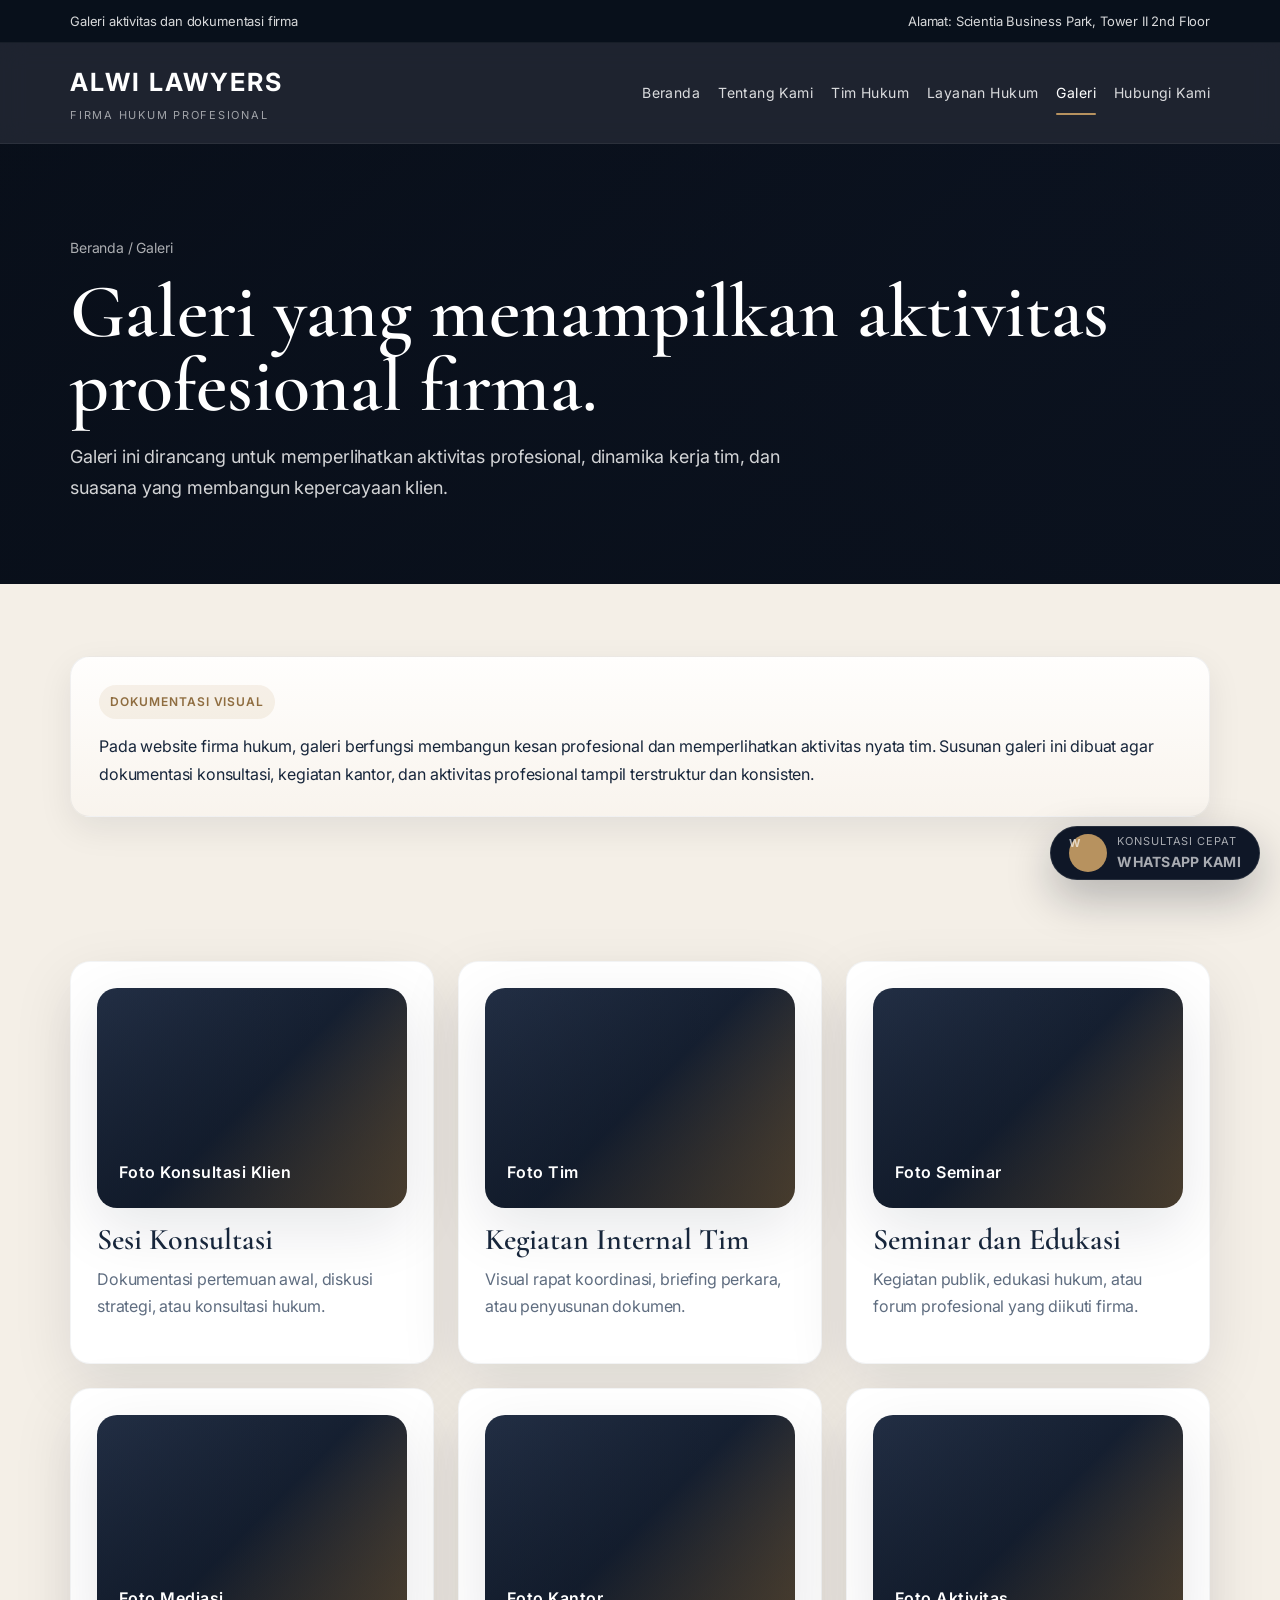
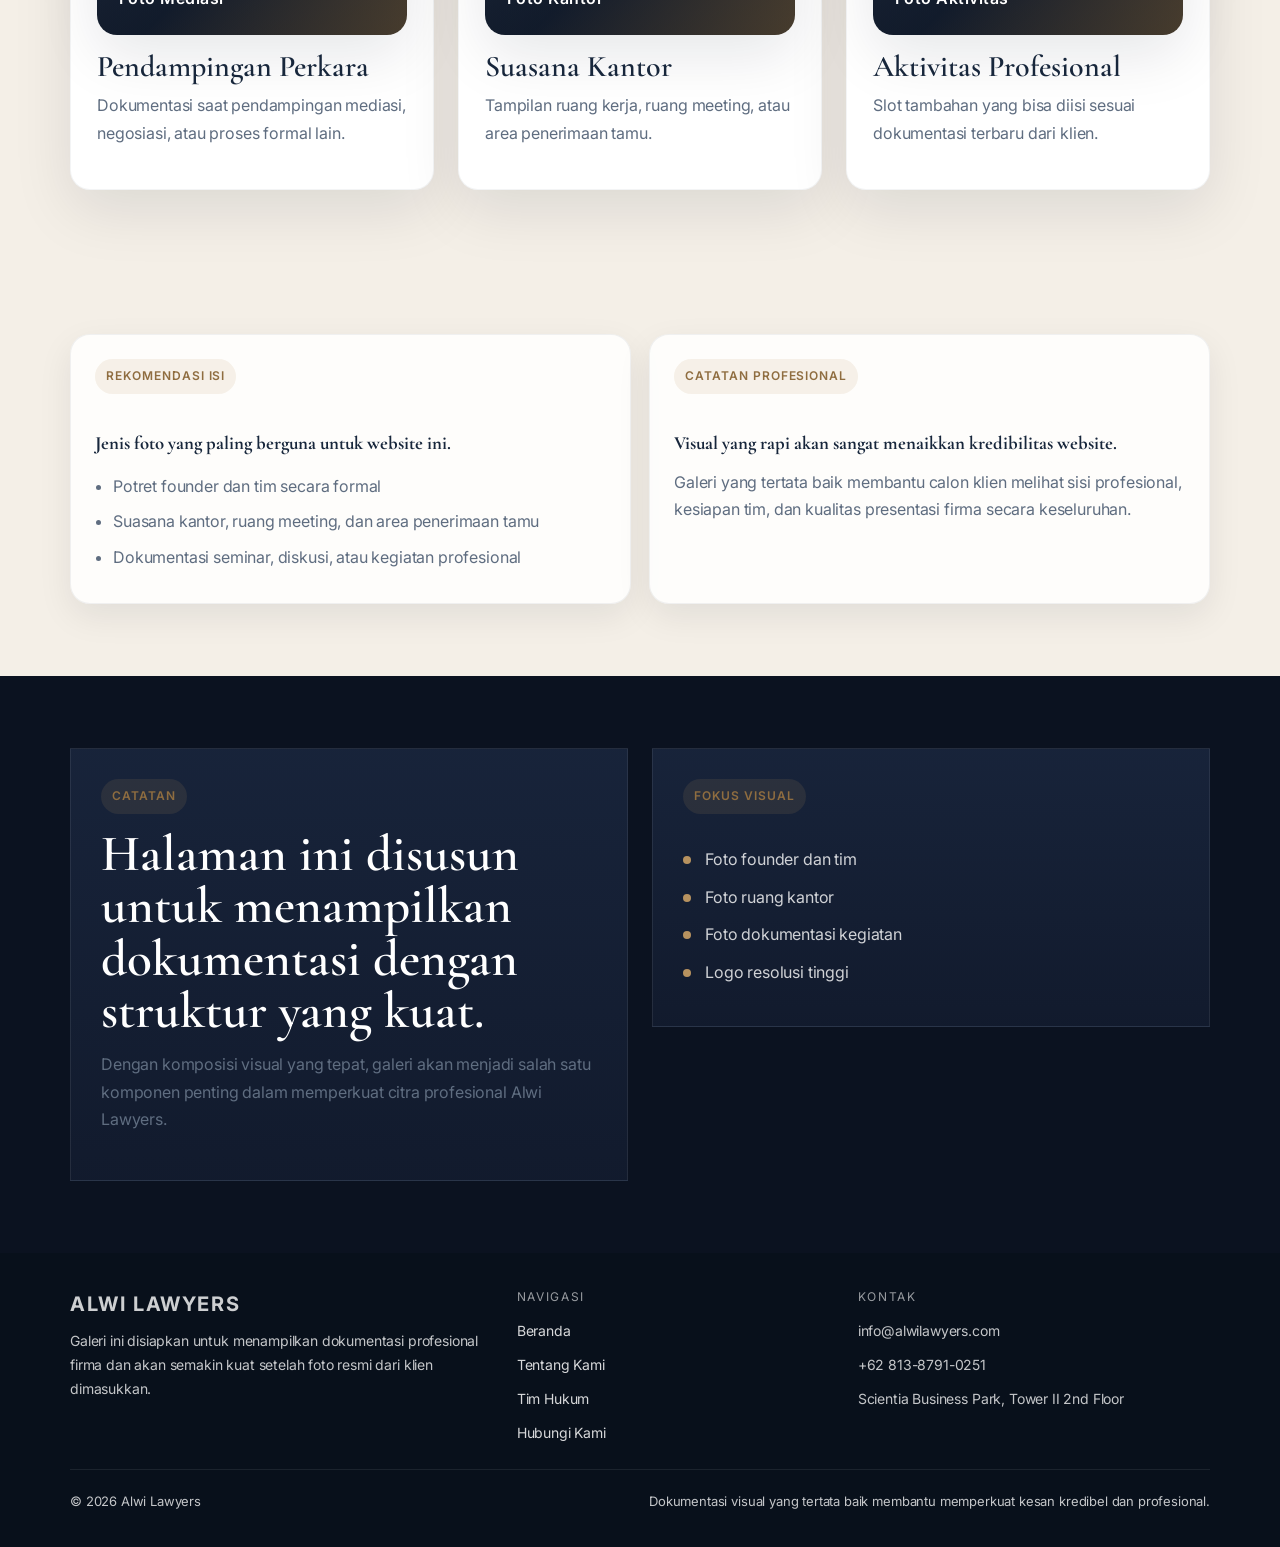
==== galeri.html @ ed028851 "Strengthen public-facing polish across all main pages Remove draft-like language, improve trust-buil" ====
<!DOCTYPE html>
<html lang="id">
  <head>
    <meta charset="UTF-8" />
    <meta name="viewport" content="width=device-width, initial-scale=1.0" />
    <title>Galeri | Alwi Lawyers</title>
    <meta
      name="description"
      content="Galeri dokumentasi kegiatan Alwi Lawyers yang siap diganti dengan aset asli dari klien."
    />
    <link rel="stylesheet" href="assets/styles.css" />
  </head>
  <body>
    <div class="topbar">
      <div class="container topbar-inner">
        <span>Galeri aktivitas dan dokumentasi firma</span>
        <span>Alamat: Scientia Business Park, Tower II 2nd Floor</span>
      </div>
    </div>

    <header class="site-header">
      <div class="container nav-wrap">
        <a class="brand" href="index.html">
          <strong>ALWI LAWYERS</strong>
          <span>Firma Hukum Profesional</span>
        </a>
        <button class="nav-toggle" type="button" aria-expanded="false" data-nav-toggle>
          Menu
        </button>
        <nav class="main-nav" data-main-nav>
          <a href="index.html">Beranda</a>
          <a href="tentang-kami.html">Tentang Kami</a>
          <a href="tim-hukum.html">Tim Hukum</a>
          <a href="layanan-hukum.html">Layanan Hukum</a>
          <a class="active" href="galeri.html">Galeri</a>
          <a href="hubungi-kami.html">Hubungi Kami</a>
        </nav>
      </div>
    </header>

    <main>
      <section class="page-hero">
        <div class="container">
          <div class="breadcrumb">Beranda / Galeri</div>
          <h1>Galeri yang menampilkan aktivitas profesional firma.</h1>
          <p>
            Galeri ini dirancang untuk memperlihatkan aktivitas profesional,
            dinamika kerja tim, dan suasana yang membangun kepercayaan klien.
          </p>
        </div>
      </section>

      <section class="page-section">
        <div class="container">
          <div class="section-intro-card">
            <span class="tag">Dokumentasi Visual</span>
            <p>
              Pada website firma hukum, galeri berfungsi membangun kesan profesional
              dan memperlihatkan aktivitas nyata tim. Susunan galeri ini dibuat agar
              dokumentasi konsultasi, kegiatan kantor, dan aktivitas profesional
              tampil terstruktur dan konsisten.
            </p>
          </div>
        </div>
      </section>

      <section class="page-section">
        <div class="container">
          <div class="gallery-grid">
            <article class="gallery-card">
              <div class="photo-placeholder">Foto Konsultasi Klien</div>
              <h3>Sesi Konsultasi</h3>
              <p>Dokumentasi pertemuan awal, diskusi strategi, atau konsultasi hukum.</p>
            </article>
            <article class="gallery-card">
              <div class="photo-placeholder">Foto Tim</div>
              <h3>Kegiatan Internal Tim</h3>
              <p>Visual rapat koordinasi, briefing perkara, atau penyusunan dokumen.</p>
            </article>
            <article class="gallery-card">
              <div class="photo-placeholder">Foto Seminar</div>
              <h3>Seminar dan Edukasi</h3>
              <p>Kegiatan publik, edukasi hukum, atau forum profesional yang diikuti firma.</p>
            </article>
            <article class="gallery-card">
              <div class="photo-placeholder">Foto Mediasi</div>
              <h3>Pendampingan Perkara</h3>
              <p>Dokumentasi saat pendampingan mediasi, negosiasi, atau proses formal lain.</p>
            </article>
            <article class="gallery-card">
              <div class="photo-placeholder">Foto Kantor</div>
              <h3>Suasana Kantor</h3>
              <p>Tampilan ruang kerja, ruang meeting, atau area penerimaan tamu.</p>
            </article>
            <article class="gallery-card">
              <div class="photo-placeholder">Foto Aktivitas</div>
              <h3>Aktivitas Profesional</h3>
              <p>Slot tambahan yang bisa diisi sesuai dokumentasi terbaru dari klien.</p>
            </article>
          </div>
        </div>
      </section>

      <section class="page-section">
        <div class="container mini-grid">
          <article class="info-panel">
            <span class="tag">Rekomendasi Isi</span>
            <h3>Jenis foto yang paling berguna untuk website ini.</h3>
            <ul>
              <li>Potret founder dan tim secara formal</li>
              <li>Suasana kantor, ruang meeting, dan area penerimaan tamu</li>
              <li>Dokumentasi seminar, diskusi, atau kegiatan profesional</li>
            </ul>
          </article>
          <article class="info-panel">
            <span class="tag">Catatan Profesional</span>
            <h3>Visual yang rapi akan sangat menaikkan kredibilitas website.</h3>
            <p>
              Galeri yang tertata baik membantu calon klien melihat sisi profesional,
              kesiapan tim, dan kualitas presentasi firma secara keseluruhan.
            </p>
          </article>
        </div>
      </section>

      <section class="surface-dark">
        <div class="container split-grid">
          <div class="content-card">
            <span class="tag">Catatan</span>
            <h2>Halaman ini disusun untuk menampilkan dokumentasi dengan struktur yang kuat.</h2>
            <p>
              Dengan komposisi visual yang tepat, galeri akan menjadi salah satu
              komponen penting dalam memperkuat citra profesional Alwi Lawyers.
            </p>
          </div>
          <div class="content-card">
            <span class="tag">Fokus Visual</span>
            <ul class="check-list">
              <li>Foto founder dan tim</li>
              <li>Foto ruang kantor</li>
              <li>Foto dokumentasi kegiatan</li>
              <li>Logo resolusi tinggi</li>
            </ul>
          </div>
        </div>
      </section>
    </main>

    <footer class="site-footer">
      <div class="container">
        <div class="footer-grid">
          <div class="footer-brand">
            <strong>ALWI LAWYERS</strong>
            <p>
              Galeri ini disiapkan untuk menampilkan dokumentasi profesional firma
              dan akan semakin kuat setelah foto resmi dari klien dimasukkan.
            </p>
          </div>
          <div>
            <span class="footer-title">Navigasi</span>
            <div class="footer-links">
              <a href="index.html">Beranda</a>
              <a href="tentang-kami.html">Tentang Kami</a>
              <a href="tim-hukum.html">Tim Hukum</a>
              <a href="hubungi-kami.html">Hubungi Kami</a>
            </div>
          </div>
          <div>
            <span class="footer-title">Kontak</span>
            <ul class="footer-contact-list">
              <li>info@alwilawyers.com</li>
              <li>+62 813-8791-0251</li>
              <li>Scientia Business Park, Tower II 2nd Floor</li>
            </ul>
          </div>
        </div>
        <div class="footer-bottom">
          <div>&copy; <span data-year></span> Alwi Lawyers</div>
          <div>Dokumentasi visual yang tertata baik membantu memperkuat kesan kredibel dan profesional.</div>
        </div>
      </div>
    </footer>

    <script src="assets/app.js"></script>
  </body>
</html>
---- assets/styles.css ----
@import url("https://fonts.googleapis.com/css2?family=Inter:wght@400;500;600;700&family=Cormorant+Garamond:wght@500;600;700&display=swap");

:root {
  --bg: #0b1220;
  --bg-soft: #121b2d;
  --bg-soft-2: #18243a;
  --surface: #f4efe7;
  --surface-2: #ffffff;
  --surface-3: #f8f4ee;
  --text: #17263b;
  --text-muted: #5f6d80;
  --line: #ddd3c6;
  --accent: #b7925f;
  --accent-dark: #8f6d40;
  --white: #ffffff;
  --success: #0f766e;
  --shadow: 0 20px 60px rgba(13, 24, 42, 0.1);
  --shadow-soft: 0 12px 34px rgba(13, 24, 42, 0.08);
  --radius: 20px;
  --radius-sm: 14px;
  --container: 1140px;
}

* {
  box-sizing: border-box;
}

html {
  scroll-behavior: smooth;
}

body {
  margin: 0;
  font-family: "Inter", "Segoe UI", Arial, sans-serif;
  color: var(--text);
  background: var(--surface);
  line-height: 1.72;
  letter-spacing: -0.01em;
}

a {
  color: inherit;
  text-decoration: none;
}

img {
  max-width: 100%;
  display: block;
}

button,
a.button {
  font: inherit;
}

.site-header,
.hero,
.page-hero,
.site-footer {
  position: relative;
}

h1,
h2,
h3,
h4 {
  font-family: "Cormorant Garamond", Georgia, serif;
  letter-spacing: 0;
}

p {
  margin-top: 0;
}

.container {
  width: min(100% - 32px, var(--container));
  margin: 0 auto;
}

.topbar {
  background: #08101b;
  color: rgba(255, 255, 255, 0.84);
  font-size: 13px;
  border-bottom: 1px solid rgba(255, 255, 255, 0.06);
}

.topbar-inner {
  display: flex;
  justify-content: space-between;
  gap: 16px;
  padding: 10px 0;
  flex-wrap: wrap;
}

.site-header {
  position: sticky;
  top: 0;
  z-index: 30;
  background: rgba(11, 18, 32, 0.92);
  backdrop-filter: blur(12px);
  border-bottom: 1px solid rgba(255, 255, 255, 0.06);
}

.nav-wrap {
  display: flex;
  align-items: center;
  justify-content: space-between;
  gap: 20px;
  padding: 18px 0;
}

.brand {
  color: var(--white);
  display: flex;
  flex-direction: column;
  gap: 2px;
}

.brand strong {
  font-size: 25px;
  letter-spacing: 0.08em;
}

.brand span {
  font-size: 11px;
  text-transform: uppercase;
  letter-spacing: 0.16em;
  color: rgba(255, 255, 255, 0.58);
}

.nav-toggle {
  display: none;
  background: transparent;
  color: var(--white);
  border: 1px solid rgba(255, 255, 255, 0.2);
  border-radius: 10px;
  padding: 10px 12px;
  cursor: pointer;
}

.main-nav {
  display: flex;
  align-items: center;
  gap: 18px;
}

.main-nav a {
  color: rgba(255, 255, 255, 0.84);
  font-size: 14px;
  letter-spacing: 0.03em;
}

.main-nav a.active,
.main-nav a:hover {
  color: var(--white);
}

.main-nav a.active {
  position: relative;
}

.main-nav a.active::after {
  content: "";
  position: absolute;
  left: 0;
  right: 0;
  bottom: -10px;
  height: 2px;
  border-radius: 999px;
  background: var(--accent);
}

.button {
  display: inline-flex;
  align-items: center;
  justify-content: center;
  gap: 10px;
  min-height: 50px;
  border-radius: 999px;
  padding: 0 24px;
  transition: 0.22s ease;
  font-weight: 600;
}

.button-primary {
  background: var(--accent);
  color: var(--white);
  box-shadow: 0 14px 30px rgba(183, 146, 95, 0.24);
}

.button-primary:hover {
  background: var(--accent-dark);
  transform: translateY(-1px);
}

.button-secondary {
  background: transparent;
  color: var(--white);
  border: 1px solid rgba(255, 255, 255, 0.2);
}

.button-secondary.dark {
  color: var(--text);
  border-color: rgba(16, 32, 51, 0.16);
}

.button-secondary:hover {
  border-color: var(--accent);
  transform: translateY(-1px);
}

.hero {
  background:
    linear-gradient(rgba(8, 14, 24, 0.68), rgba(8, 14, 24, 0.84)),
    radial-gradient(circle at top right, rgba(183, 146, 95, 0.26), transparent 26%),
    linear-gradient(135deg, #09111d 0%, #16233b 54%, #0f1727 100%);
  color: var(--white);
  padding: 104px 0 80px;
  overflow: hidden;
}

.hero-grid,
.split-grid,
.contact-grid,
.gallery-grid,
.team-grid,
.service-grid,
.stats-grid,
.value-grid,
.steps-grid {
  display: grid;
  gap: 24px;
}

.hero-grid {
  grid-template-columns: minmax(0, 1.25fr) minmax(340px, 0.8fr);
  align-items: start;
}

.eyebrow {
  display: inline-block;
  margin-bottom: 16px;
  padding: 8px 14px;
  border-radius: 999px;
  background: rgba(255, 255, 255, 0.08);
  color: #f3dfbf;
  font-size: 12px;
  text-transform: uppercase;
  letter-spacing: 0.14em;
}

.hero h1,
.page-hero h1 {
  margin: 0 0 18px;
  line-height: 0.97;
  font-size: clamp(46px, 6vw, 76px);
  font-weight: 600;
}

.hero p,
.page-hero p {
  color: rgba(255, 255, 255, 0.82);
  font-size: 18px;
  max-width: 720px;
}

.hero-actions {
  display: flex;
  flex-wrap: wrap;
  gap: 14px;
  margin-top: 28px;
}

.hero-intro {
  max-width: 720px;
}

.hero-kpis {
  display: grid;
  grid-template-columns: repeat(3, minmax(0, 1fr));
  gap: 14px;
  margin-top: 36px;
}

.hero-kpi {
  padding: 18px 18px 16px;
  border-radius: var(--radius-sm);
  background: rgba(255, 255, 255, 0.06);
  border: 1px solid rgba(255, 255, 255, 0.08);
}

.hero-kpi strong {
  display: block;
  margin-bottom: 6px;
  font-size: 24px;
  color: #f3dfbf;
}

.hero-kpi span {
  color: rgba(255, 255, 255, 0.74);
  font-size: 14px;
}

.card {
  background: var(--surface-2);
  border-radius: var(--radius);
  box-shadow: var(--shadow);
}

.hero-card {
  padding: 30px;
  background: linear-gradient(180deg, rgba(255, 255, 255, 0.1), rgba(255, 255, 255, 0.05));
  border: 1px solid rgba(255, 255, 255, 0.12);
  backdrop-filter: blur(14px);
  box-shadow: 0 24px 80px rgba(0, 0, 0, 0.24);
}

.hero-card + .hero-card {
  margin-top: 18px;
}

.hero-card h3 {
  font-size: 34px;
  margin-bottom: 10px;
}

.hero-card p {
  margin-bottom: 0;
  color: rgba(255, 255, 255, 0.8);
  font-size: 15px;
}

.hero-card-label {
  display: inline-block;
  margin-bottom: 14px;
  font-size: 12px;
  letter-spacing: 0.12em;
  text-transform: uppercase;
  color: #f3dfbf;
}

.hero-panel {
  display: grid;
  gap: 18px;
}

.contact-quick {
  display: grid;
  gap: 14px;
  margin-top: 20px;
}

.contact-quick div {
  padding-bottom: 14px;
  border-bottom: 1px solid rgba(255, 255, 255, 0.12);
}

.contact-quick div:last-child {
  padding-bottom: 0;
  border-bottom: 0;
}

.contact-quick span {
  display: block;
  margin-bottom: 4px;
  color: rgba(255, 255, 255, 0.58);
  font-size: 12px;
  letter-spacing: 0.08em;
  text-transform: uppercase;
}

.contact-quick strong,
.contact-quick a {
  color: var(--white);
  font-size: 16px;
}

.hero-card h3,
.section-title h2,
.content-card h2,
.content-card h3,
.service-card h3,
.team-card h3,
.gallery-card h3,
.faq-item h3,
.contact-card h3,
.stat-card h3 {
  margin-top: 0;
}

.hero-list,
.check-list,
.contact-list,
.detail-list {
  padding: 0;
  margin: 18px 0 0;
  list-style: none;
}

.hero-list li,
.check-list li,
.detail-list li {
  padding-left: 22px;
  position: relative;
  margin-bottom: 10px;
}

.hero-list li::before,
.check-list li::before,
.detail-list li::before {
  content: "";
  position: absolute;
  left: 0;
  top: 10px;
  width: 8px;
  height: 8px;
  border-radius: 50%;
  background: var(--accent);
}

section,
.page-section {
  padding: 72px 0;
}

.section-title {
  max-width: 720px;
  margin-bottom: 36px;
}

.section-title p {
  color: var(--text-muted);
}

.section-title h2,
.content-card h2 {
  margin-bottom: 14px;
  font-size: clamp(34px, 4vw, 52px);
  line-height: 1.02;
  font-weight: 600;
}

.split-grid {
  grid-template-columns: 1fr 1fr;
  align-items: start;
}

.content-card {
  padding: 30px;
  background: rgba(255, 255, 255, 0.78);
  border: 1px solid rgba(23, 38, 59, 0.06);
  box-shadow: var(--shadow-soft);
}

.surface-dark {
  background: var(--bg);
  color: var(--white);
}

.surface-dark .section-title p,
.surface-dark p,
.surface-dark li {
  color: rgba(255, 255, 255, 0.8);
}

.surface-dark .content-card,
.surface-dark .service-card,
.surface-dark .stat-card,
.surface-dark .gallery-card,
.surface-dark .team-card,
.surface-dark .faq-item,
.surface-dark .contact-card {
  background: linear-gradient(180deg, rgba(24, 36, 58, 0.98), rgba(18, 27, 45, 0.98));
  box-shadow: none;
  border: 1px solid rgba(255, 255, 255, 0.08);
}

.service-grid {
  grid-template-columns: repeat(3, minmax(0, 1fr));
}

.service-card,
.team-card,
.gallery-card,
.faq-item,
.contact-card,
.stat-card {
  padding: 26px;
  border-radius: var(--radius);
  background: var(--surface-2);
  box-shadow: var(--shadow);
  border: 1px solid rgba(23, 38, 59, 0.05);
}

.service-card p,
.team-card p,
.gallery-card p,
.faq-item p,
.contact-card p,
.content-card p,
.stat-card p {
  color: var(--text-muted);
}

.tag {
  display: inline-block;
  margin-bottom: 14px;
  padding: 7px 11px;
  border-radius: 999px;
  background: rgba(184, 146, 89, 0.12);
  color: var(--accent-dark);
  font-size: 12px;
  font-weight: 600;
  text-transform: uppercase;
  letter-spacing: 0.08em;
}

.stats-grid {
  grid-template-columns: repeat(4, minmax(0, 1fr));
}

.stat-card strong {
  display: block;
  font-size: 42px;
  line-height: 1;
  margin-bottom: 12px;
  color: var(--accent);
}

.stat-card h3,
.service-card h3,
.team-card h3,
.gallery-card h3,
.contact-card h3,
.faq-item h3 {
  font-size: 30px;
  line-height: 1.05;
  margin-bottom: 10px;
  font-weight: 600;
}

.stat-card h3 {
  font-size: 26px;
}

.value-grid,
.team-grid,
.gallery-grid,
.contact-grid,
.steps-grid {
  grid-template-columns: repeat(3, minmax(0, 1fr));
}

.photo-placeholder {
  min-height: 280px;
  border-radius: var(--radius);
  background:
    linear-gradient(rgba(10, 18, 31, 0.28), rgba(10, 18, 31, 0.54)),
    linear-gradient(135deg, #2b3952 0%, #1a2538 50%, #8e6c3d 100%);
  display: flex;
  align-items: end;
  padding: 22px;
  color: var(--white);
  font-weight: 600;
  letter-spacing: 0.03em;
  box-shadow: var(--shadow);
}

.gallery-card .photo-placeholder,
.team-card .photo-placeholder {
  min-height: 220px;
  margin-bottom: 16px;
}

.timeline {
  display: grid;
  gap: 18px;
}

.timeline-item {
  padding: 22px;
  border-radius: var(--radius);
  border: 1px solid var(--line);
  background: rgba(255, 255, 255, 0.72);
  box-shadow: var(--shadow-soft);
}

.timeline-item strong {
  display: inline-block;
  margin-bottom: 10px;
  color: var(--accent-dark);
}

.page-hero {
  background:
    linear-gradient(rgba(8, 14, 24, 0.76), rgba(8, 14, 24, 0.86)),
    linear-gradient(135deg, #0b1220 0%, #1a2640 100%);
  color: var(--white);
  padding: 92px 0 62px;
}

.breadcrumb {
  margin-bottom: 16px;
  color: rgba(255, 255, 255, 0.66);
  font-size: 14px;
}

.contact-list li {
  margin-bottom: 14px;
}

.contact-list strong {
  display: block;
  margin-bottom: 2px;
}

.cta-banner {
  padding: 40px;
  border-radius: calc(var(--radius) + 2px);
  background:
    linear-gradient(135deg, rgba(183, 146, 95, 0.94) 0%, rgba(143, 109, 64, 0.94) 100%);
  color: var(--white);
  box-shadow: 0 28px 70px rgba(143, 109, 64, 0.22);
}

.cta-banner p {
  color: rgba(255, 255, 255, 0.86);
}

.site-footer {
  background: #08101b;
  color: rgba(255, 255, 255, 0.8);
  padding: 34px 0;
  font-size: 14px;
}

.floating-cta {
  position: fixed;
  right: 20px;
  bottom: 20px;
  z-index: 40;
  display: inline-flex;
  align-items: center;
  gap: 10px;
  min-height: 54px;
  padding: 0 18px;
  border-radius: 999px;
  background: #0f1727;
  color: var(--white);
  border: 1px solid rgba(255, 255, 255, 0.1);
  box-shadow: 0 18px 45px rgba(11, 18, 32, 0.28);
}

.floating-cta strong {
  font-size: 14px;
  letter-spacing: 0.02em;
}

.floating-cta span {
  display: block;
  font-size: 11px;
  color: rgba(255, 255, 255, 0.64);
  text-transform: uppercase;
  letter-spacing: 0.08em;
}

.floating-cta-badge {
  width: 38px;
  height: 38px;
  border-radius: 50%;
  display: inline-flex;
  align-items: center;
  justify-content: center;
  background: var(--accent);
  color: var(--white);
  font-size: 18px;
  font-weight: 700;
}

.footer-inner {
  display: flex;
  justify-content: space-between;
  gap: 18px;
  flex-wrap: wrap;
}

.footer-links {
  display: flex;
  flex-wrap: wrap;
  gap: 16px;
}

.trust-band {
  display: grid;
  grid-template-columns: repeat(4, minmax(0, 1fr));
  gap: 16px;
}

.trust-item {
  padding: 18px 20px;
  border-radius: var(--radius-sm);
  background: rgba(255, 255, 255, 0.9);
  border: 1px solid rgba(23, 38, 59, 0.06);
  box-shadow: var(--shadow-soft);
}

.trust-item strong {
  display: block;
  margin-bottom: 6px;
  color: var(--accent-dark);
  font-size: 12px;
  letter-spacing: 0.12em;
  text-transform: uppercase;
}

.trust-item span {
  color: var(--text);
  font-weight: 600;
}

.feature-list {
  display: grid;
  gap: 16px;
}

.feature-item {
  padding: 18px 20px;
  border-left: 3px solid var(--accent);
  border-radius: 0 var(--radius-sm) var(--radius-sm) 0;
  background: rgba(255, 255, 255, 0.62);
}

.feature-item strong {
  display: block;
  margin-bottom: 6px;
  font-size: 18px;
}

.feature-item p {
  margin-bottom: 0;
}

.process-grid {
  display: grid;
  grid-template-columns: repeat(3, minmax(0, 1fr));
  gap: 24px;
}

.process-card {
  padding: 28px;
  border-radius: var(--radius);
  background: var(--surface-2);
  box-shadow: var(--shadow);
  border: 1px solid rgba(23, 38, 59, 0.05);
}

.process-card strong {
  display: inline-flex;
  align-items: center;
  justify-content: center;
  width: 42px;
  height: 42px;
  margin-bottom: 18px;
  border-radius: 50%;
  background: rgba(183, 146, 95, 0.14);
  color: var(--accent-dark);
}

.process-card h3 {
  margin-bottom: 10px;
}

.process-card p {
  margin-bottom: 0;
  color: var(--text-muted);
}

.founder-note {
  padding: 24px;
  border-radius: var(--radius-sm);
  background: rgba(255, 255, 255, 0.08);
  border: 1px solid rgba(255, 255, 255, 0.1);
}

.founder-note strong {
  display: block;
  margin-bottom: 6px;
  font-size: 18px;
  color: #f3dfbf;
}

.founder-note span {
  color: rgba(255, 255, 255, 0.66);
  font-size: 14px;
}

.office-card {
  padding: 24px;
  border-radius: var(--radius);
  background: linear-gradient(180deg, rgba(17, 27, 46, 0.96), rgba(11, 18, 32, 0.96));
  border: 1px solid rgba(255, 255, 255, 0.08);
}

.office-card h3 {
  margin-bottom: 10px;
}

.office-card p {
  margin-bottom: 0;
  color: rgba(255, 255, 255, 0.78);
}

.mini-grid {
  display: grid;
  gap: 18px;
  grid-template-columns: repeat(2, minmax(0, 1fr));
}

.info-panel {
  padding: 24px;
  border-radius: var(--radius);
  background: rgba(255, 255, 255, 0.84);
  border: 1px solid rgba(23, 38, 59, 0.06);
  box-shadow: var(--shadow-soft);
}

.info-panel h3 {
  margin-bottom: 10px;
}

.info-panel p,
.info-panel li {
  color: var(--text-muted);
}

.credential-list {
  display: grid;
  gap: 14px;
  margin: 0;
  padding: 0;
  list-style: none;
}

.credential-list li {
  padding: 16px 18px;
  border-radius: var(--radius-sm);
  background: rgba(255, 255, 255, 0.72);
  border: 1px solid rgba(23, 38, 59, 0.06);
}

.credential-list strong {
  display: block;
  margin-bottom: 6px;
  color: var(--text);
}

.service-card ul,
.info-panel ul {
  margin: 14px 0 0;
  padding-left: 18px;
}

.service-card li,
.info-panel li {
  margin-bottom: 8px;
}

.section-intro-card {
  padding: 28px;
  border-radius: var(--radius);
  background: linear-gradient(180deg, rgba(255, 255, 255, 0.92), rgba(248, 244, 238, 0.92));
  border: 1px solid rgba(23, 38, 59, 0.06);
  box-shadow: var(--shadow-soft);
}

.section-intro-card p:last-child {
  margin-bottom: 0;
}

.footer-grid {
  display: grid;
  gap: 24px;
  grid-template-columns: 1.2fr 0.9fr 1fr;
}

.footer-brand strong {
  display: inline-block;
  margin-bottom: 8px;
  font-size: 20px;
  letter-spacing: 0.08em;
}

.footer-title {
  display: block;
  margin-bottom: 12px;
  color: rgba(255, 255, 255, 0.58);
  font-size: 12px;
  text-transform: uppercase;
  letter-spacing: 0.14em;
}

.footer-brand p,
.footer-contact-list li,
.footer-bottom {
  color: rgba(255, 255, 255, 0.76);
}

.footer-contact-list {
  margin: 0;
  padding: 0;
  list-style: none;
}

.footer-contact-list li {
  margin-bottom: 10px;
}

.footer-links {
  display: grid;
  gap: 10px;
}

.footer-links a {
  color: rgba(255, 255, 255, 0.84);
}

.footer-bottom {
  margin-top: 24px;
  padding-top: 20px;
  border-top: 1px solid rgba(255, 255, 255, 0.08);
  display: flex;
  justify-content: space-between;
  gap: 16px;
  flex-wrap: wrap;
  font-size: 13px;
}

@media (max-width: 980px) {
  .hero-grid,
  .split-grid,
  .service-grid,
  .stats-grid,
  .value-grid,
  .team-grid,
  .gallery-grid,
  .contact-grid,
  .steps-grid,
  .trust-band,
  .process-grid,
  .footer-grid,
  .mini-grid {
    grid-template-columns: 1fr 1fr;
  }
}

@media (max-width: 760px) {
  .nav-toggle {
    display: inline-flex;
  }

  .main-nav {
    position: absolute;
    left: 16px;
    right: 16px;
    top: calc(100% + 8px);
    display: none;
    flex-direction: column;
    align-items: stretch;
    padding: 18px;
    border-radius: 18px;
    background: #101828;
    border: 1px solid rgba(255, 255, 255, 0.08);
  }

  .main-nav.is-open {
    display: flex;
  }

  .hero,
  .page-hero,
  section,
  .page-section {
    padding-top: 56px;
    padding-bottom: 56px;
  }

  .hero-grid,
  .split-grid,
  .service-grid,
  .stats-grid,
  .value-grid,
  .team-grid,
  .gallery-grid,
  .contact-grid,
  .steps-grid,
  .hero-kpis,
  .trust-band,
  .process-grid,
  .mini-grid,
  .footer-grid,
  .footer-inner {
    grid-template-columns: 1fr;
  }

  .hero-actions {
    flex-direction: column;
    align-items: stretch;
  }

  .button {
    width: 100%;
  }

  .main-nav a.active::after {
    display: none;
  }

  .floating-cta {
    left: 16px;
    right: 16px;
    bottom: 16px;
    justify-content: center;
  }
}
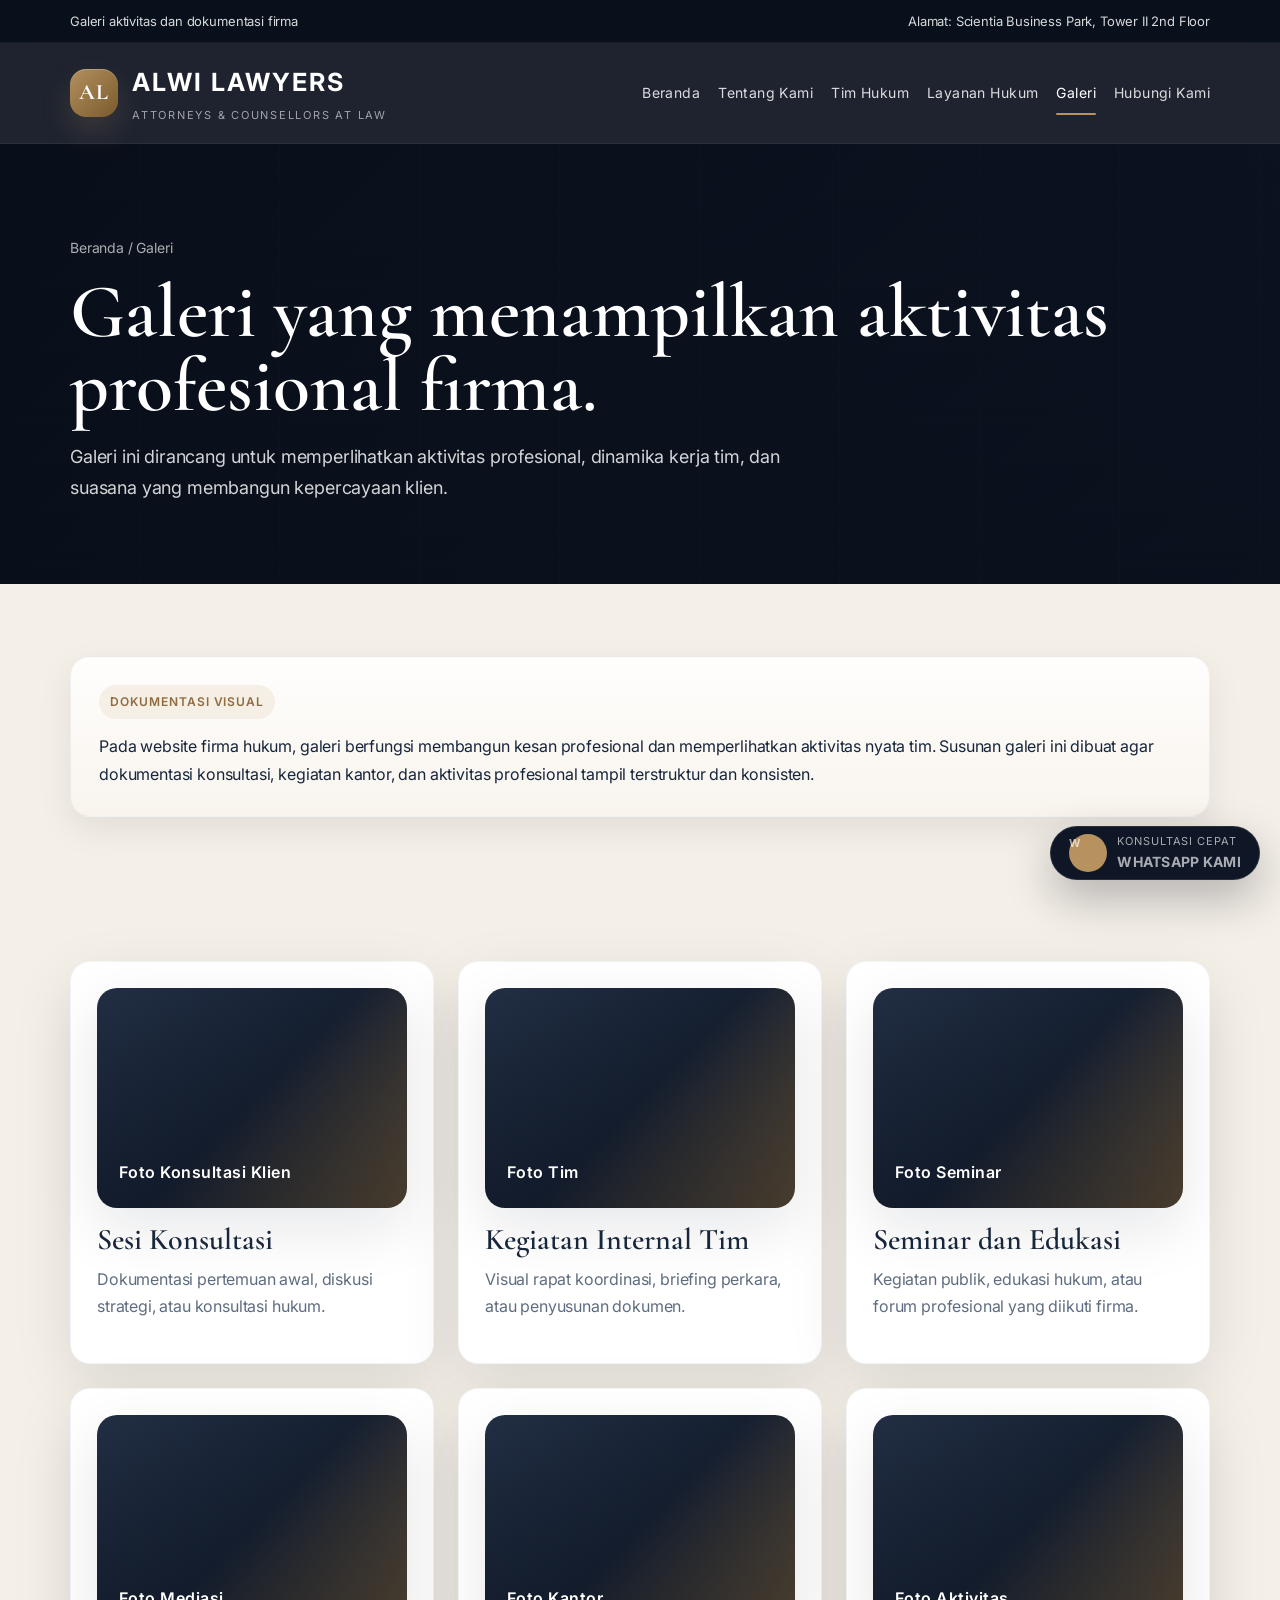
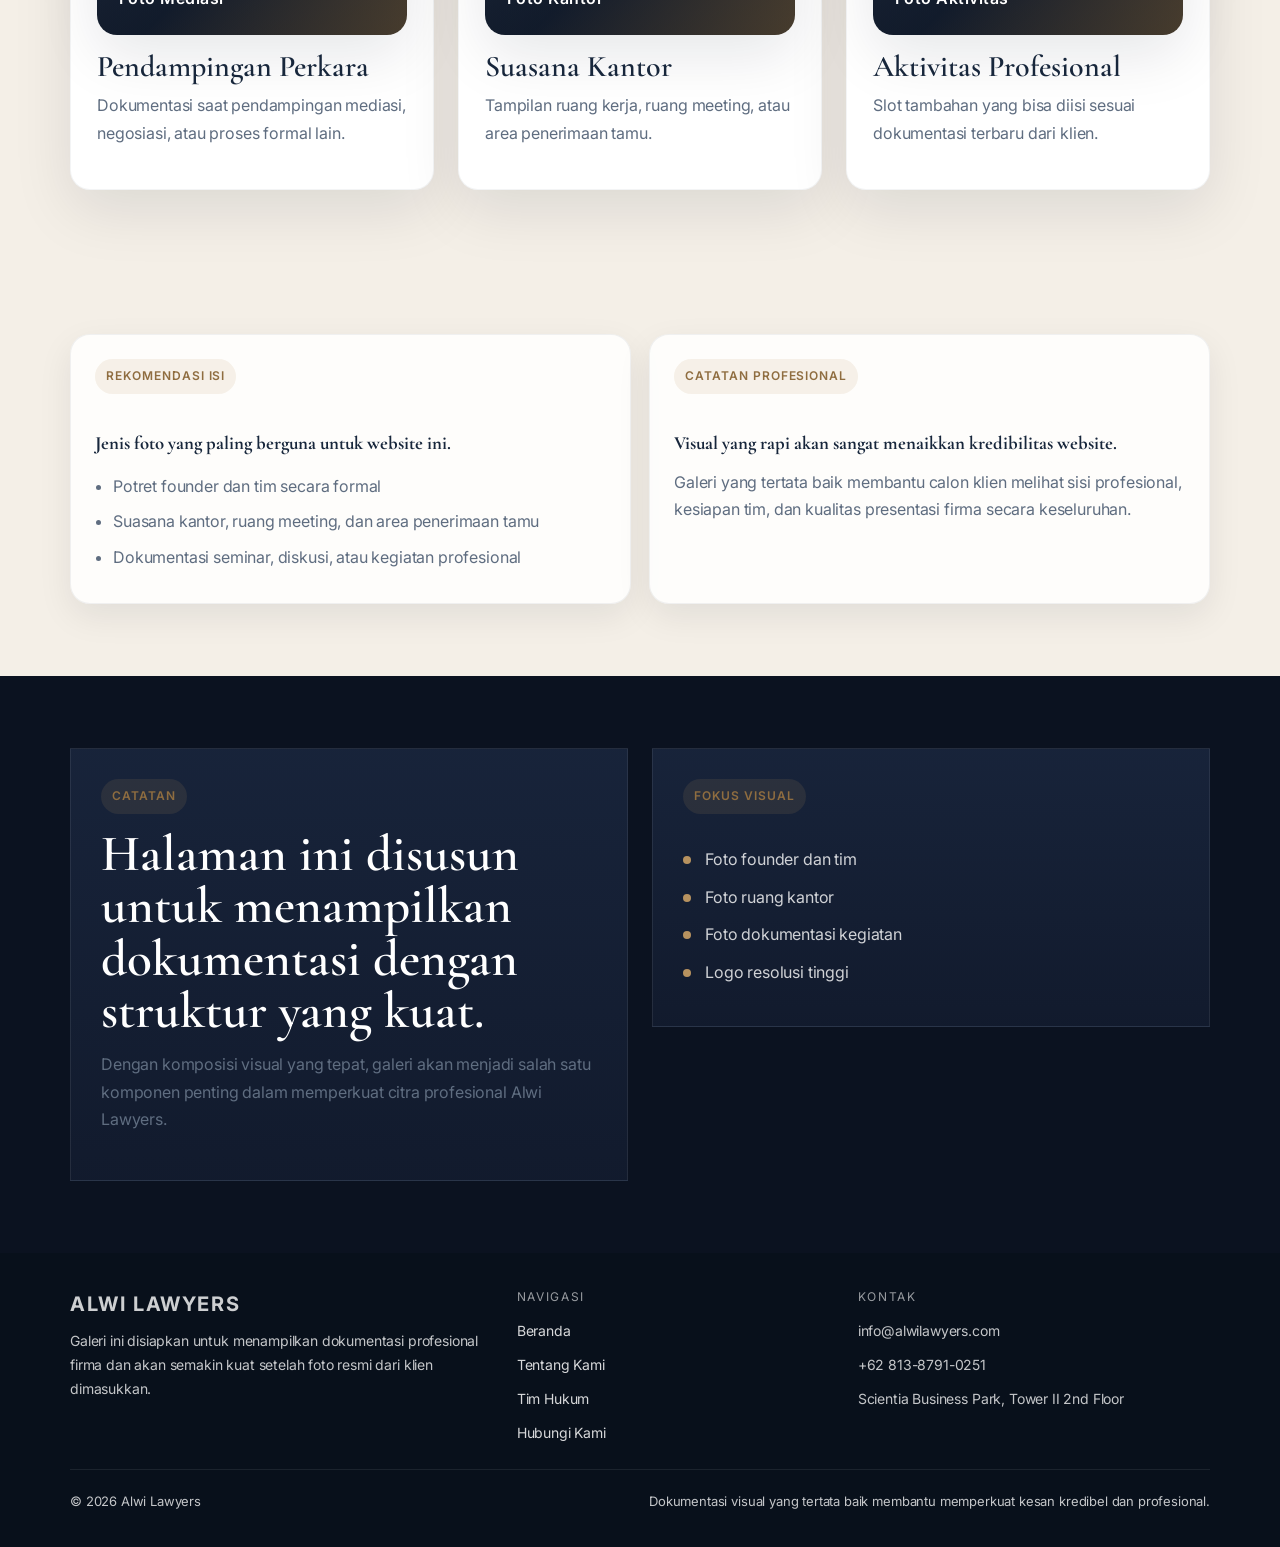
==== commit 4ee59939: "Give the site a stronger premium visual identity Add a more distinctive brand presence, refine the h" ====
--- a/galeri.html
+++ b/galeri.html
@@ -21,8 +21,13 @@
     <header class="site-header">
       <div class="container nav-wrap">
         <a class="brand" href="index.html">
-          <strong>ALWI LAWYERS</strong>
-          <span>Firma Hukum Profesional</span>
+          <span class="brand-row">
+            <span class="brand-mark">AL</span>
+            <span class="brand-copy">
+              <strong>ALWI LAWYERS</strong>
+              <span>Attorneys &amp; Counsellors at Law</span>
+            </span>
+          </span>
         </a>
         <button class="nav-toggle" type="button" aria-expanded="false" data-nav-toggle>
           Menu
--- a/assets/styles.css
+++ b/assets/styles.css
@@ -111,6 +111,17 @@
 
 .brand {
   color: var(--white);
+  display: inline-flex;
+  align-items: center;
+}
+
+.brand-row {
+  display: inline-flex;
+  align-items: center;
+  gap: 14px;
+}
+
+.brand-copy {
   display: flex;
   flex-direction: column;
   gap: 2px;
@@ -121,11 +132,30 @@
   letter-spacing: 0.08em;
 }
 
-.brand span {
+.brand-copy span {
   font-size: 11px;
   text-transform: uppercase;
   letter-spacing: 0.16em;
   color: rgba(255, 255, 255, 0.58);
+}
+
+.brand-mark {
+  width: 48px;
+  height: 48px;
+  border-radius: 16px;
+  display: inline-flex;
+  align-items: center;
+  justify-content: center;
+  background:
+    linear-gradient(135deg, rgba(183, 146, 95, 0.98), rgba(124, 92, 46, 0.98));
+  color: var(--white);
+  box-shadow:
+    inset 0 1px 0 rgba(255, 255, 255, 0.22),
+    0 14px 30px rgba(183, 146, 95, 0.2);
+  font-family: "Cormorant Garamond", Georgia, serif;
+  font-size: 22px;
+  font-weight: 700;
+  letter-spacing: 0.06em;
 }
 
 .nav-toggle {
@@ -219,6 +249,32 @@
   overflow: hidden;
 }
 
+.hero::before {
+  content: "";
+  position: absolute;
+  inset: auto -120px -160px auto;
+  width: 440px;
+  height: 440px;
+  border-radius: 50%;
+  border: 1px solid rgba(255, 255, 255, 0.06);
+  box-shadow:
+    0 0 0 40px rgba(255, 255, 255, 0.02),
+    0 0 0 90px rgba(255, 255, 255, 0.015);
+}
+
+.page-hero::after,
+.hero::after {
+  content: "";
+  position: absolute;
+  inset: 0;
+  background:
+    linear-gradient(90deg, transparent 0, transparent calc(100% - 1px), rgba(255, 255, 255, 0.03) calc(100% - 1px)),
+    linear-gradient(180deg, transparent 0, transparent calc(100% - 1px), rgba(255, 255, 255, 0.02) calc(100% - 1px));
+  background-size: 140px 140px;
+  pointer-events: none;
+  opacity: 0.35;
+}
+
 .hero-grid,
 .split-grid,
 .contact-grid,
@@ -342,6 +398,31 @@
 .hero-panel {
   display: grid;
   gap: 18px;
+}
+
+.hero-proof {
+  display: grid;
+  gap: 12px;
+  margin-top: 18px;
+}
+
+.hero-proof-item {
+  padding: 14px 16px;
+  border-radius: var(--radius-sm);
+  background: rgba(255, 255, 255, 0.05);
+  border: 1px solid rgba(255, 255, 255, 0.08);
+}
+
+.hero-proof-item strong {
+  display: block;
+  margin-bottom: 4px;
+  font-size: 16px;
+  color: var(--white);
+}
+
+.hero-proof-item span {
+  color: rgba(255, 255, 255, 0.72);
+  font-size: 14px;
 }
 
 .contact-quick {
@@ -597,6 +678,7 @@
     linear-gradient(135deg, #0b1220 0%, #1a2640 100%);
   color: var(--white);
   padding: 92px 0 62px;
+  overflow: hidden;
 }
 
 .breadcrumb {
@@ -933,6 +1015,34 @@
   gap: 16px;
   flex-wrap: wrap;
   font-size: 13px;
+}
+
+.practice-focus-grid {
+  display: grid;
+  grid-template-columns: repeat(2, minmax(0, 1fr));
+  gap: 24px;
+}
+
+.practice-focus-card {
+  padding: 30px;
+  border-radius: var(--radius);
+  background: linear-gradient(180deg, rgba(255, 255, 255, 0.94), rgba(248, 244, 238, 0.92));
+  border: 1px solid rgba(23, 38, 59, 0.06);
+  box-shadow: var(--shadow);
+}
+
+.practice-focus-card h3 {
+  margin-bottom: 10px;
+}
+
+.practice-focus-card p,
+.practice-focus-card li {
+  color: var(--text-muted);
+}
+
+.practice-focus-card ul {
+  margin: 14px 0 0;
+  padding-left: 18px;
 }
 
 @media (max-width: 980px) {
@@ -948,7 +1058,8 @@
   .trust-band,
   .process-grid,
   .footer-grid,
-  .mini-grid {
+  .mini-grid,
+  .practice-focus-grid {
     grid-template-columns: 1fr 1fr;
   }
 }
@@ -998,6 +1109,7 @@
   .process-grid,
   .mini-grid,
   .footer-grid,
+  .practice-focus-grid,
   .footer-inner {
     grid-template-columns: 1fr;
   }
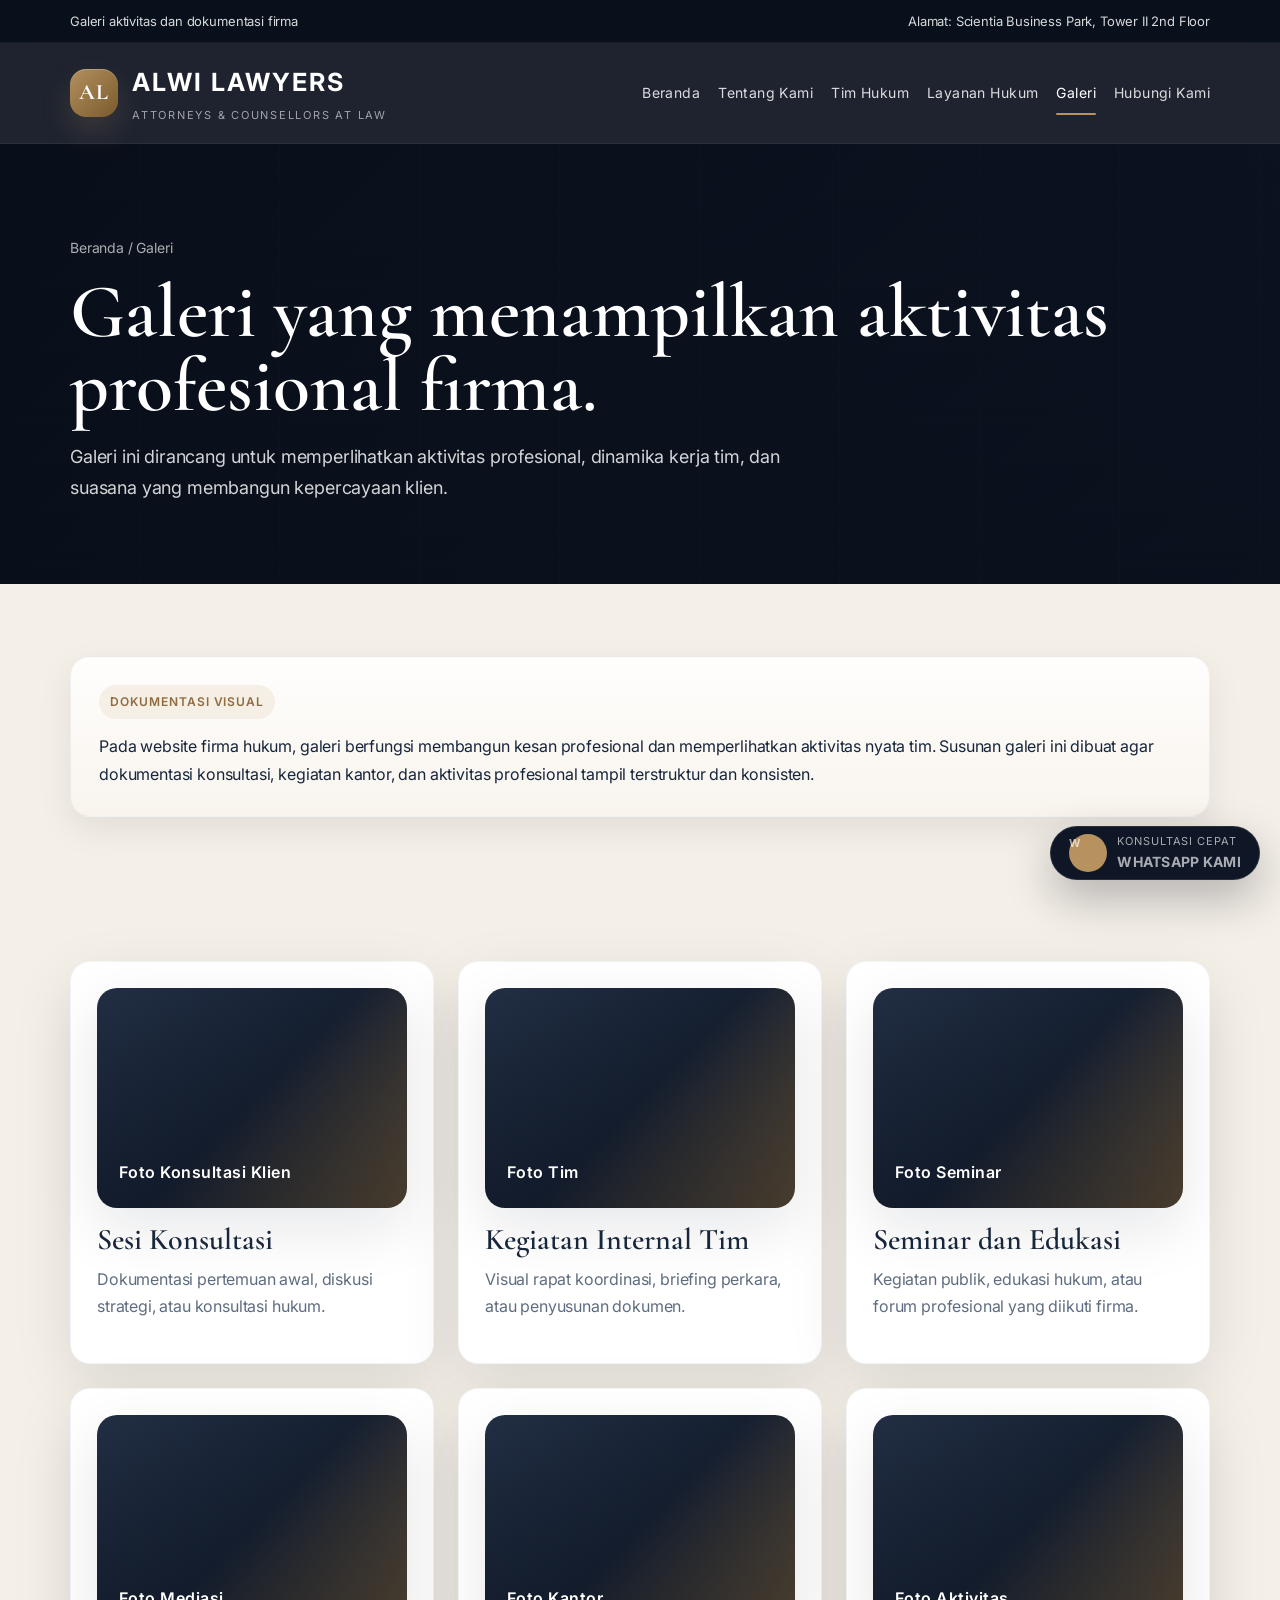
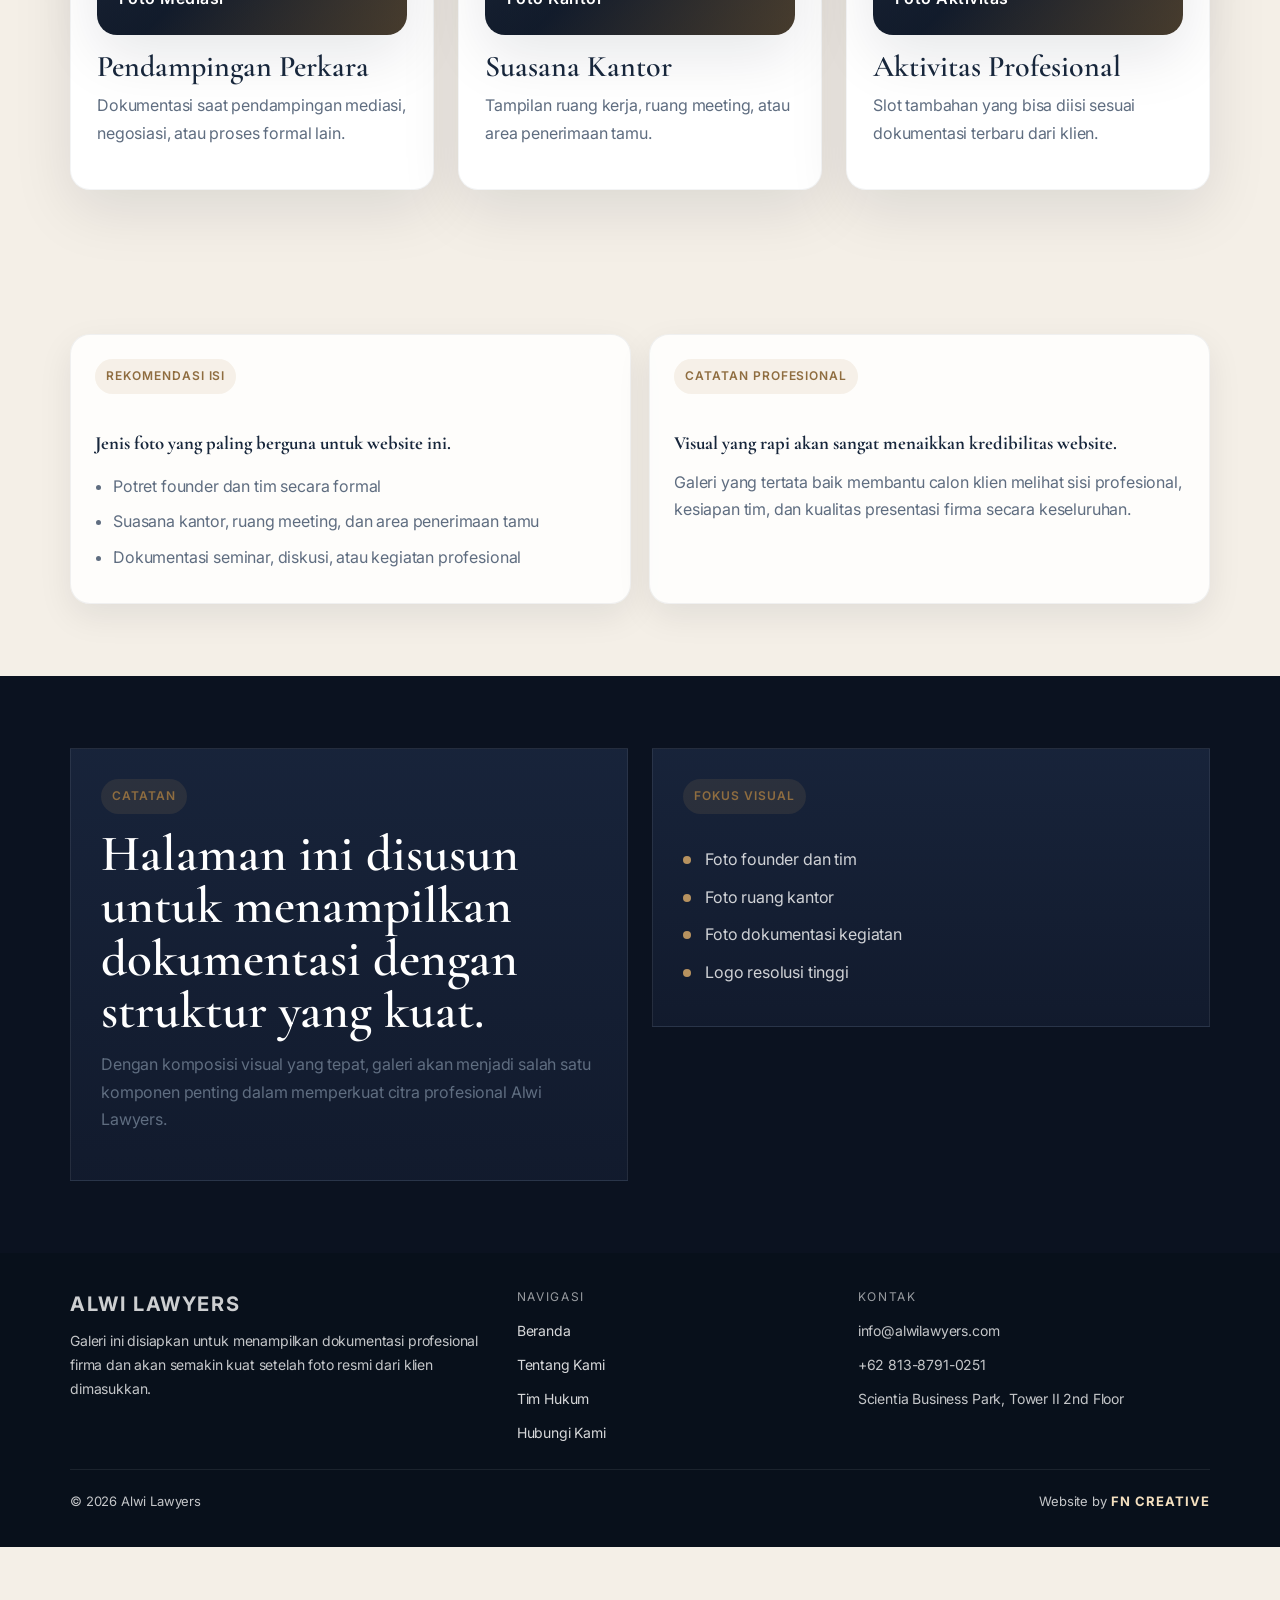
==== commit da48a537: "Add founder photo and site credit branding Integrate the provided founder image into the homepage pr" ====
--- a/galeri.html
+++ b/galeri.html
@@ -181,7 +181,7 @@
         </div>
         <div class="footer-bottom">
           <div>&copy; <span data-year></span> Alwi Lawyers</div>
-          <div>Dokumentasi visual yang tertata baik membantu memperkuat kesan kredibel dan profesional.</div>
+          <div>Website by <span class="footer-credit">FN CREATIVE</span></div>
         </div>
       </div>
     </footer>
--- a/assets/styles.css
+++ b/assets/styles.css
@@ -36,6 +36,7 @@
   background: var(--surface);
   line-height: 1.72;
   letter-spacing: -0.01em;
+  padding-bottom: 92px;
 }
 
 a {
@@ -876,6 +877,82 @@
   font-size: 14px;
 }
 
+.founder-stage {
+  padding: 22px;
+  border-radius: var(--radius);
+  background: linear-gradient(180deg, rgba(255, 255, 255, 0.08), rgba(255, 255, 255, 0.04));
+  border: 1px solid rgba(255, 255, 255, 0.1);
+  box-shadow: 0 18px 50px rgba(0, 0, 0, 0.18);
+}
+
+.founder-stage-visual {
+  min-height: 240px;
+  border-radius: 18px;
+  position: relative;
+  overflow: hidden;
+  color: var(--white);
+}
+
+.founder-stage-visual img {
+  width: 100%;
+  height: 100%;
+  min-height: 240px;
+  object-fit: cover;
+  object-position: center top;
+  display: block;
+}
+
+.founder-stage-visual::after {
+  content: "";
+  position: absolute;
+  inset: 0;
+  background: linear-gradient(rgba(10, 18, 31, 0.08), rgba(10, 18, 31, 0.58));
+}
+
+.founder-stage-visual-caption {
+  position: absolute;
+  left: 22px;
+  right: 22px;
+  bottom: 22px;
+  z-index: 1;
+}
+
+.founder-stage-visual strong {
+  display: block;
+  font-size: 28px;
+}
+
+.founder-stage-visual span {
+  color: rgba(255, 255, 255, 0.72);
+  font-size: 14px;
+}
+
+.founder-stage-meta {
+  display: grid;
+  grid-template-columns: 1fr 1fr;
+  gap: 14px;
+  margin-top: 16px;
+}
+
+.founder-stage-meta div {
+  padding: 14px 16px;
+  border-radius: 14px;
+  background: rgba(255, 255, 255, 0.05);
+  border: 1px solid rgba(255, 255, 255, 0.08);
+}
+
+.founder-stage-meta strong {
+  display: block;
+  margin-bottom: 4px;
+  color: var(--white);
+  font-size: 15px;
+}
+
+.founder-stage-meta span {
+  color: rgba(255, 255, 255, 0.7);
+  font-size: 13px;
+}
+
 .office-card {
   padding: 24px;
   border-radius: var(--radius);
@@ -1015,6 +1092,12 @@
   gap: 16px;
   flex-wrap: wrap;
   font-size: 13px;
+}
+
+.footer-credit {
+  color: #f3dfbf;
+  font-weight: 700;
+  letter-spacing: 0.08em;
 }
 
 .practice-focus-grid {
@@ -1110,7 +1193,8 @@
   .mini-grid,
   .footer-grid,
   .practice-focus-grid,
-  .footer-inner {
+  .footer-inner,
+  .founder-stage-meta {
     grid-template-columns: 1fr;
   }
 
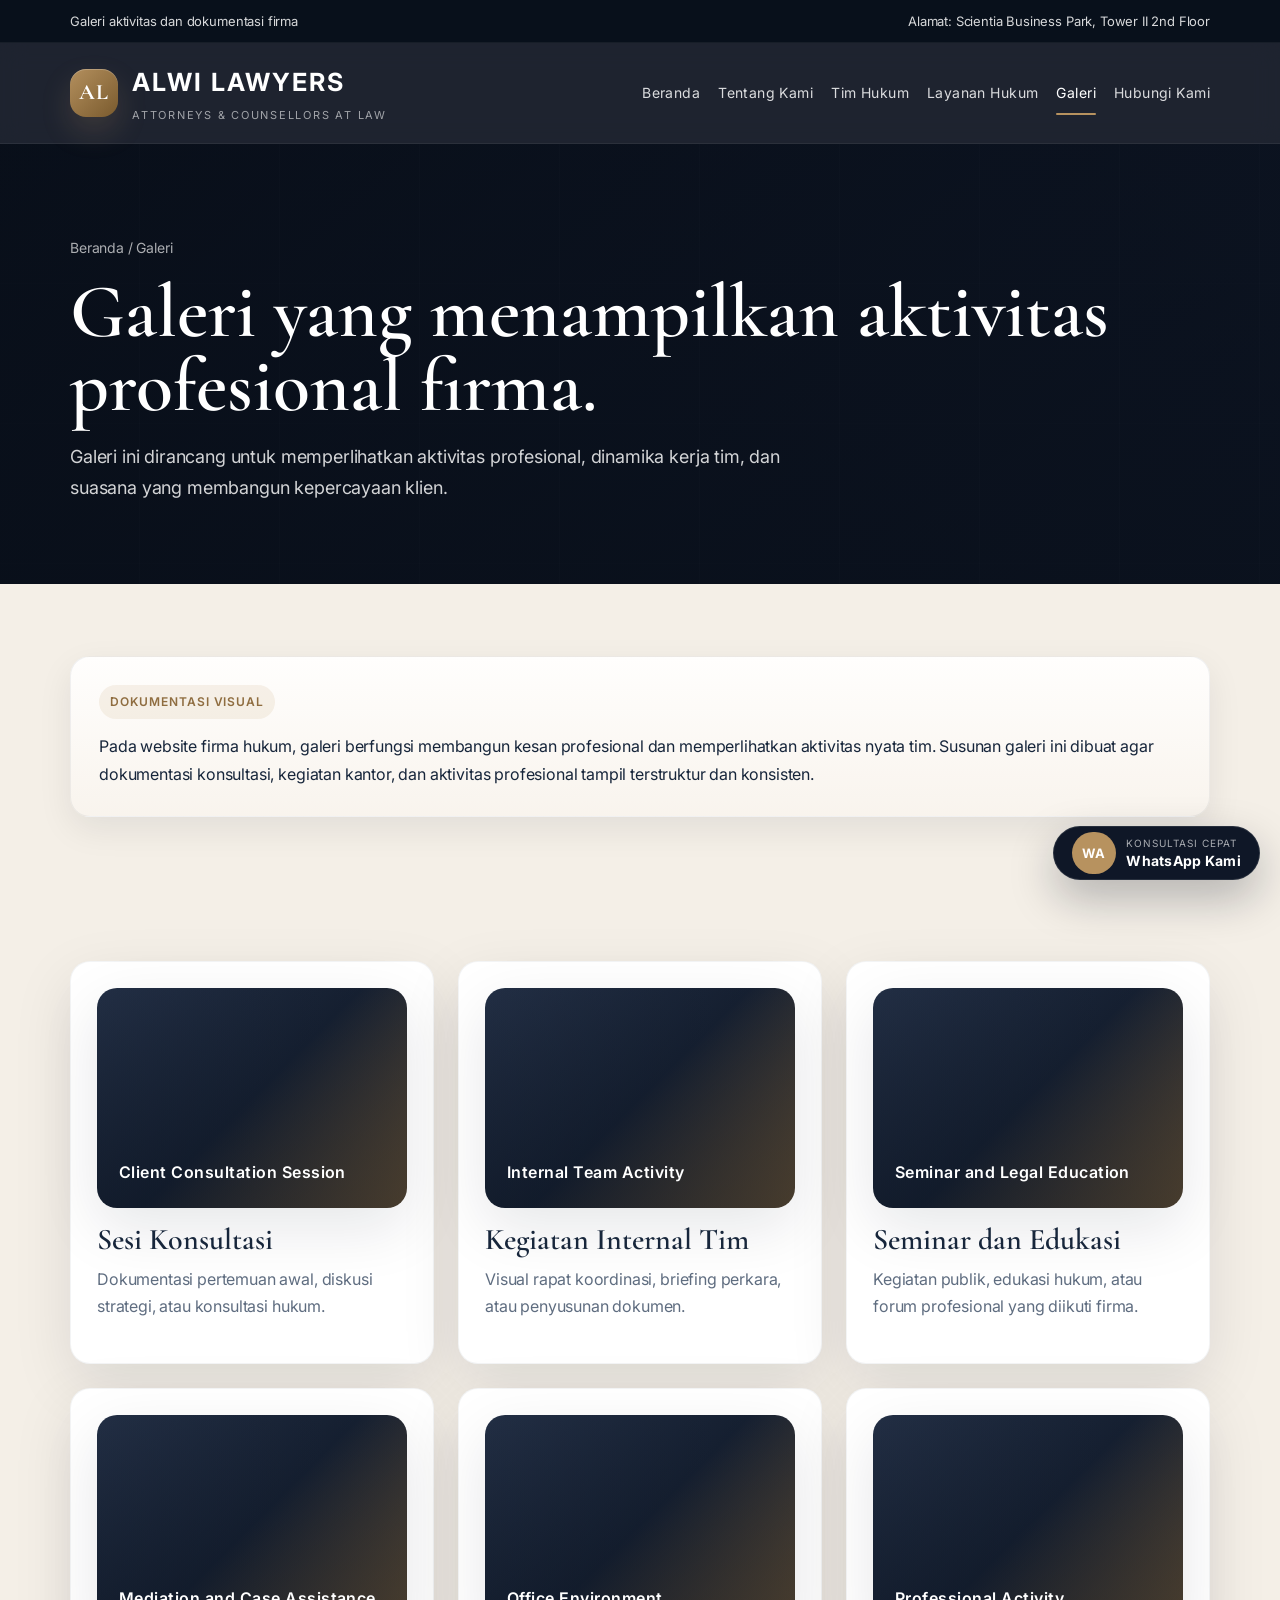
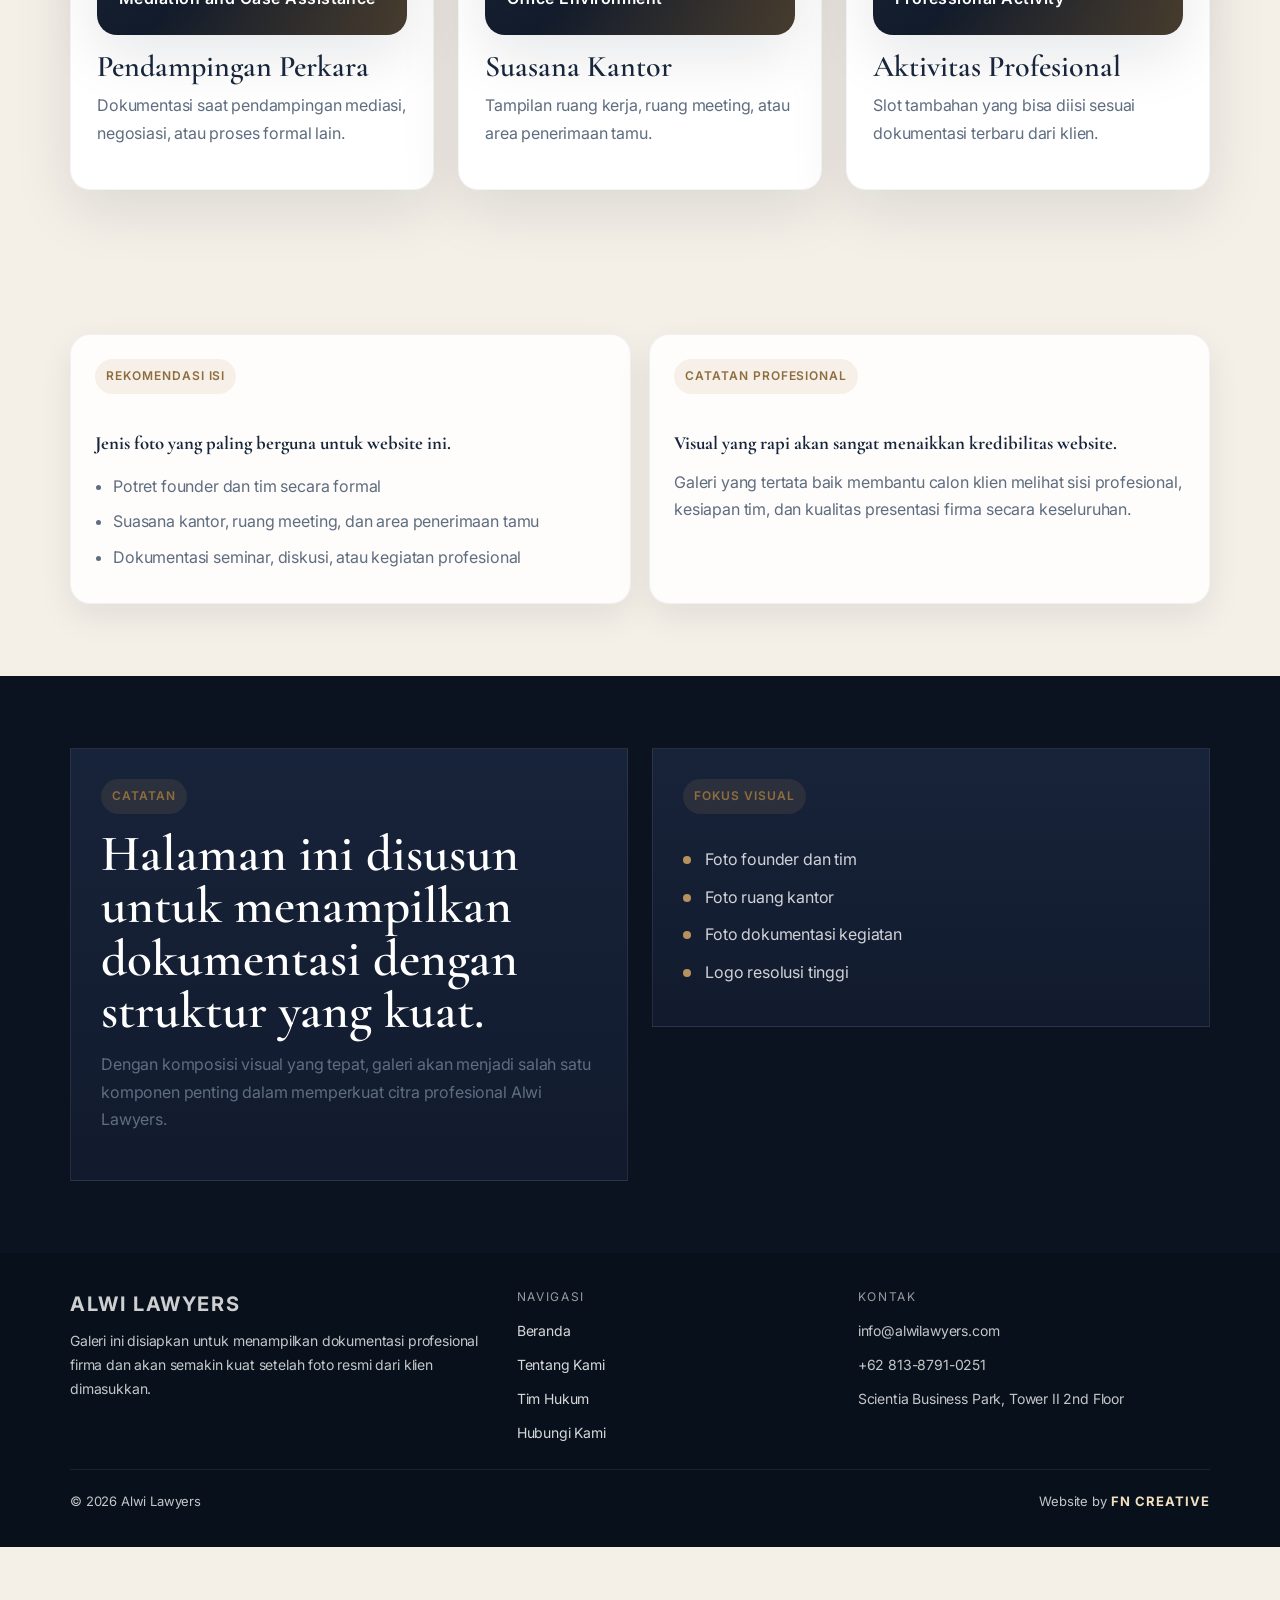
==== commit 0f6fed6d: "Polish fine details and fix floating WhatsApp CTA Resolve the floating WhatsApp CTA presentation, im" ====
--- a/galeri.html
+++ b/galeri.html
@@ -6,7 +6,7 @@
     <title>Galeri | Alwi Lawyers</title>
     <meta
       name="description"
-      content="Galeri dokumentasi kegiatan Alwi Lawyers yang siap diganti dengan aset asli dari klien."
+      content="Galeri dokumentasi kegiatan Alwi Lawyers yang menampilkan aktivitas profesional firma dan tim."
     />
     <link rel="stylesheet" href="assets/styles.css" />
   </head>
@@ -73,32 +73,32 @@
         <div class="container">
           <div class="gallery-grid">
             <article class="gallery-card">
-              <div class="photo-placeholder">Foto Konsultasi Klien</div>
+              <div class="photo-placeholder">Client Consultation Session</div>
               <h3>Sesi Konsultasi</h3>
               <p>Dokumentasi pertemuan awal, diskusi strategi, atau konsultasi hukum.</p>
             </article>
             <article class="gallery-card">
-              <div class="photo-placeholder">Foto Tim</div>
+              <div class="photo-placeholder">Internal Team Activity</div>
               <h3>Kegiatan Internal Tim</h3>
               <p>Visual rapat koordinasi, briefing perkara, atau penyusunan dokumen.</p>
             </article>
             <article class="gallery-card">
-              <div class="photo-placeholder">Foto Seminar</div>
+              <div class="photo-placeholder">Seminar and Legal Education</div>
               <h3>Seminar dan Edukasi</h3>
               <p>Kegiatan publik, edukasi hukum, atau forum profesional yang diikuti firma.</p>
             </article>
             <article class="gallery-card">
-              <div class="photo-placeholder">Foto Mediasi</div>
+              <div class="photo-placeholder">Mediation and Case Assistance</div>
               <h3>Pendampingan Perkara</h3>
               <p>Dokumentasi saat pendampingan mediasi, negosiasi, atau proses formal lain.</p>
             </article>
             <article class="gallery-card">
-              <div class="photo-placeholder">Foto Kantor</div>
+              <div class="photo-placeholder">Office Environment</div>
               <h3>Suasana Kantor</h3>
               <p>Tampilan ruang kerja, ruang meeting, atau area penerimaan tamu.</p>
             </article>
             <article class="gallery-card">
-              <div class="photo-placeholder">Foto Aktivitas</div>
+              <div class="photo-placeholder">Professional Activity</div>
               <h3>Aktivitas Profesional</h3>
               <p>Slot tambahan yang bisa diisi sesuai dokumentasi terbaru dari klien.</p>
             </article>
--- a/assets/styles.css
+++ b/assets/styles.css
@@ -654,6 +654,16 @@
   margin-bottom: 16px;
 }
 
+.team-photo {
+  width: 100%;
+  min-height: 220px;
+  object-fit: cover;
+  object-position: center top;
+  border-radius: var(--radius);
+  margin-bottom: 16px;
+  box-shadow: var(--shadow);
+}
+
 .timeline {
   display: grid;
   gap: 18px;
@@ -734,30 +744,41 @@
   box-shadow: 0 18px 45px rgba(11, 18, 32, 0.28);
 }
 
-.floating-cta strong {
+.floating-cta-copy {
+  display: flex;
+  flex-direction: column;
+  line-height: 1.12;
+}
+
+.floating-cta-label {
+  display: block;
+  margin-bottom: 4px;
+  font-size: 10px;
+  color: rgba(255, 255, 255, 0.64);
+  text-transform: uppercase;
+  letter-spacing: 0.1em;
+}
+
+.floating-cta-title {
+  display: block;
   font-size: 14px;
   letter-spacing: 0.02em;
-}
-
-.floating-cta span {
-  display: block;
-  font-size: 11px;
-  color: rgba(255, 255, 255, 0.64);
-  text-transform: uppercase;
-  letter-spacing: 0.08em;
+  color: var(--white);
 }
 
 .floating-cta-badge {
-  width: 38px;
-  height: 38px;
-  border-radius: 50%;
+  min-width: 42px;
+  height: 42px;
+  padding: 0 10px;
+  border-radius: 999px;
   display: inline-flex;
   align-items: center;
   justify-content: center;
   background: var(--accent);
   color: var(--white);
-  font-size: 18px;
+  font-size: 13px;
   font-weight: 700;
+  letter-spacing: 0.08em;
 }
 
 .footer-inner {
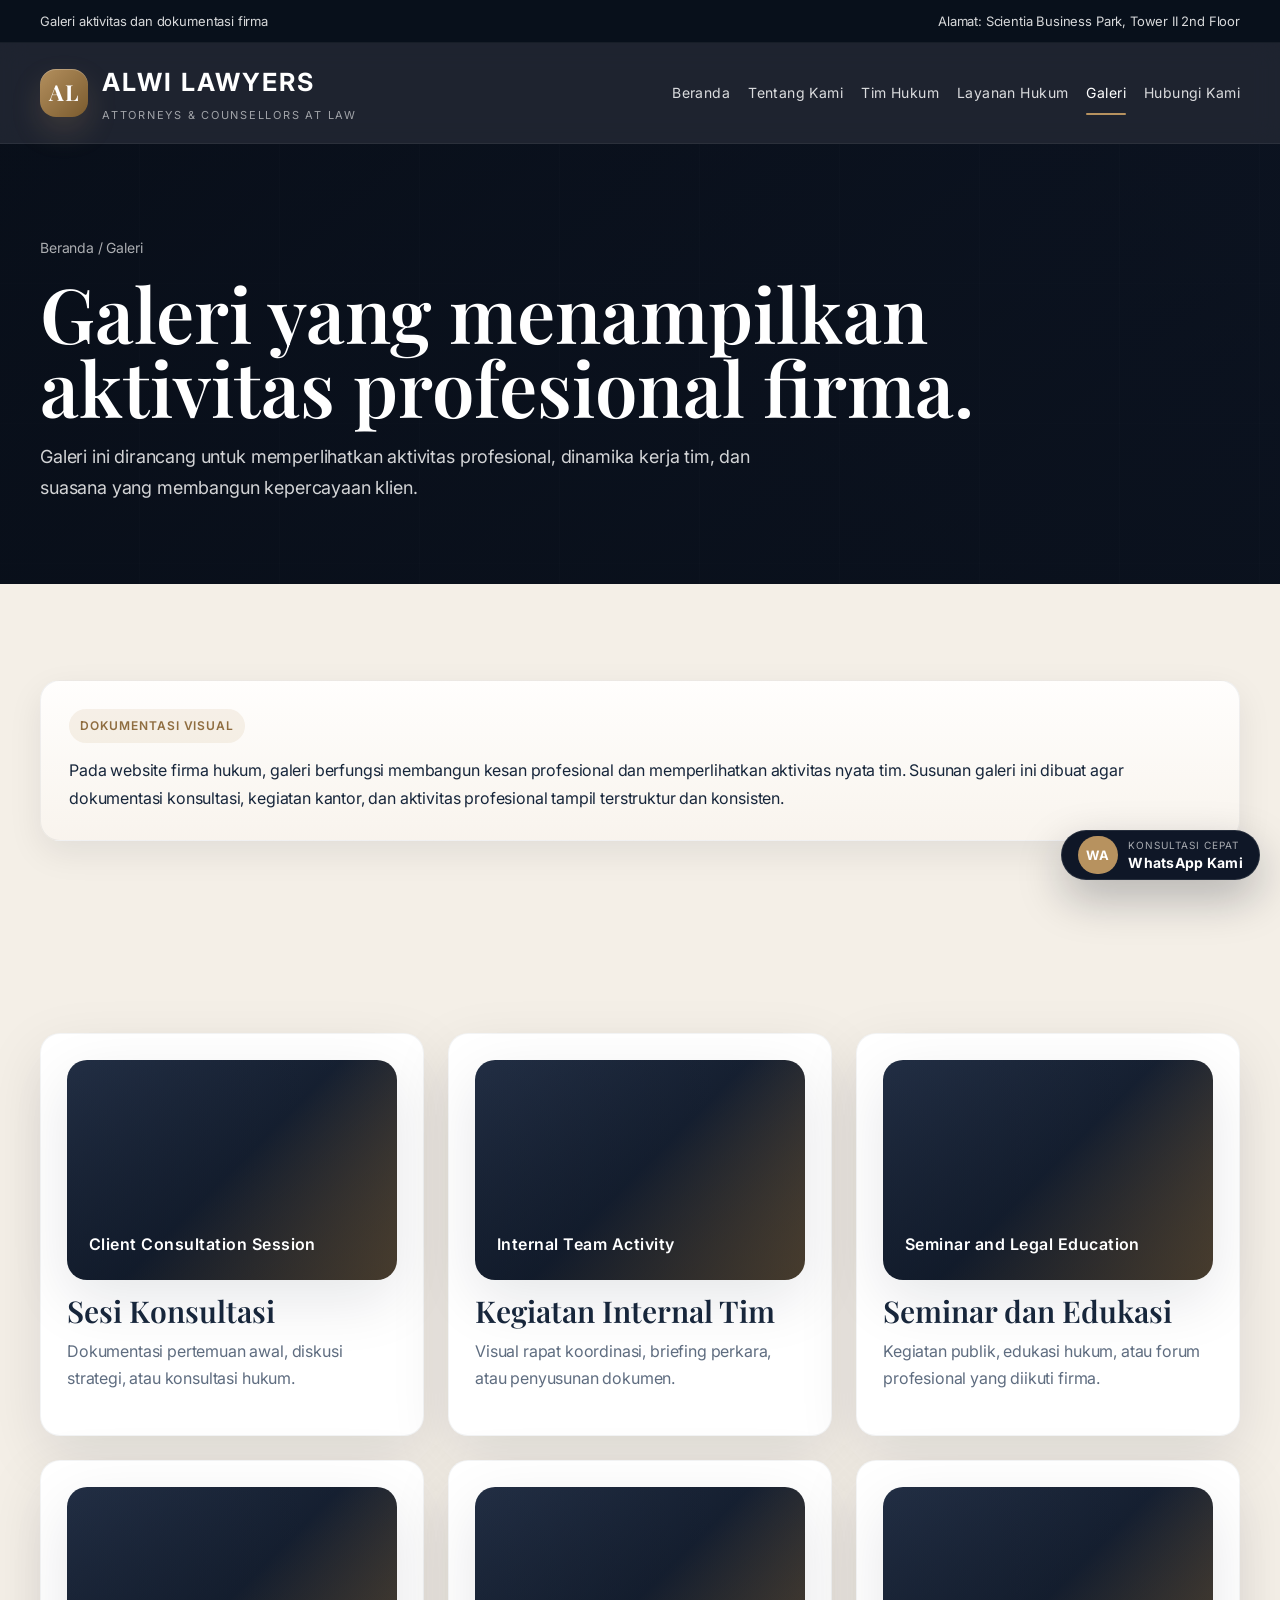
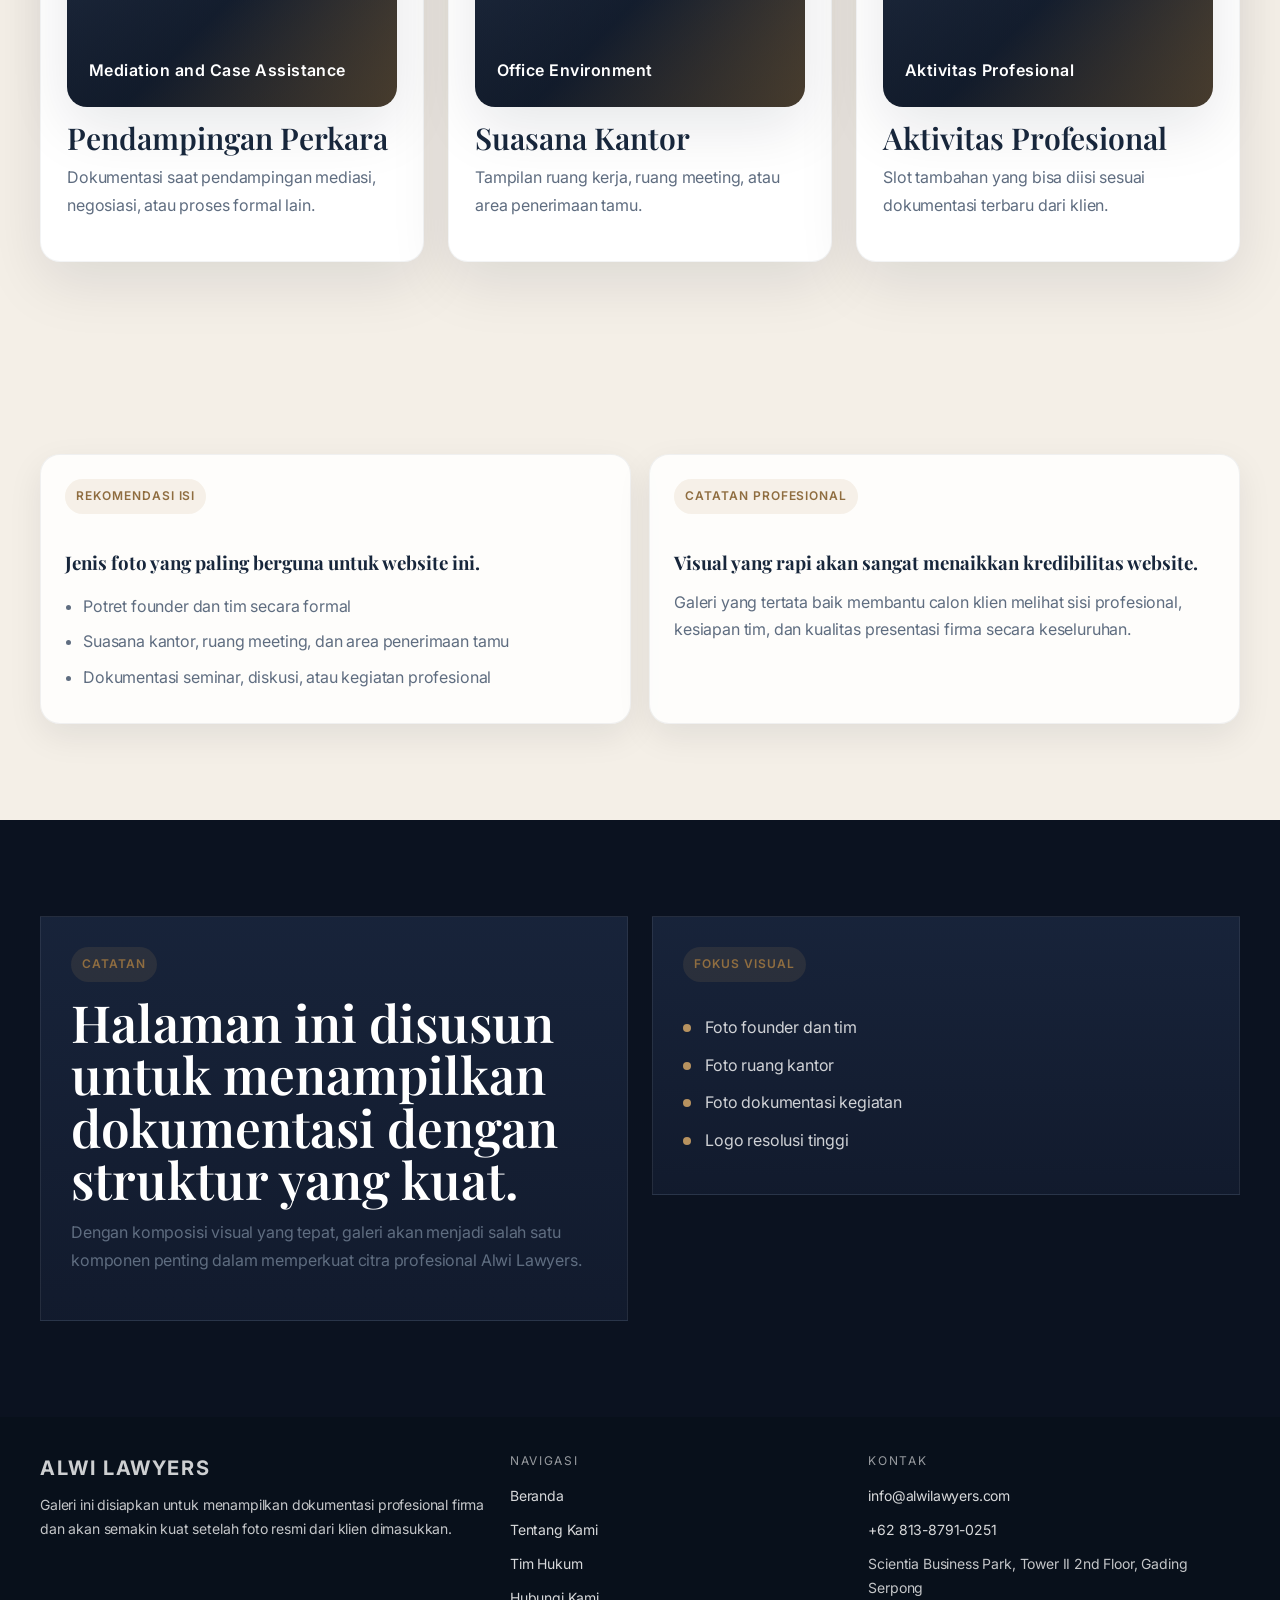
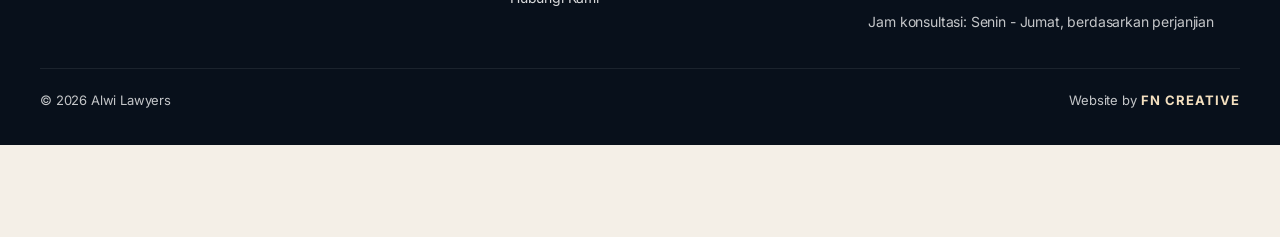
==== commit 7287eb75: "Deep audit pass for authority, typography, spacing, and trust Tighten the homepage hero for stronger" ====
--- a/galeri.html
+++ b/galeri.html
@@ -98,7 +98,7 @@
               <p>Tampilan ruang kerja, ruang meeting, atau area penerimaan tamu.</p>
             </article>
             <article class="gallery-card">
-              <div class="photo-placeholder">Professional Activity</div>
+              <div class="photo-placeholder">Aktivitas Profesional</div>
               <h3>Aktivitas Profesional</h3>
               <p>Slot tambahan yang bisa diisi sesuai dokumentasi terbaru dari klien.</p>
             </article>
@@ -173,9 +173,10 @@
           <div>
             <span class="footer-title">Kontak</span>
             <ul class="footer-contact-list">
-              <li>info@alwilawyers.com</li>
-              <li>+62 813-8791-0251</li>
-              <li>Scientia Business Park, Tower II 2nd Floor</li>
+              <li><a href="mailto:info@alwilawyers.com">info@alwilawyers.com</a></li>
+              <li><a href="https://wa.me/6281387910251">+62 813-8791-0251</a></li>
+              <li>Scientia Business Park, Tower II 2nd Floor, Gading Serpong</li>
+              <li>Jam konsultasi: Senin - Jumat, berdasarkan perjanjian</li>
             </ul>
           </div>
         </div>
--- a/assets/styles.css
+++ b/assets/styles.css
@@ -1,4 +1,4 @@
-@import url("https://fonts.googleapis.com/css2?family=Inter:wght@400;500;600;700&family=Cormorant+Garamond:wght@500;600;700&display=swap");
+@import url("https://fonts.googleapis.com/css2?family=Inter:wght@400;500;600;700&family=Playfair+Display:wght@600;700&display=swap");
 
 :root {
   --bg: #0b1220;
@@ -18,7 +18,7 @@
   --shadow-soft: 0 12px 34px rgba(13, 24, 42, 0.08);
   --radius: 20px;
   --radius-sm: 14px;
-  --container: 1140px;
+  --container: 1200px;
 }
 
 * {
@@ -65,7 +65,7 @@
 h2,
 h3,
 h4 {
-  font-family: "Cormorant Garamond", Georgia, serif;
+  font-family: "Playfair Display", Georgia, serif;
   letter-spacing: 0;
 }
 
@@ -153,7 +153,7 @@
   box-shadow:
     inset 0 1px 0 rgba(255, 255, 255, 0.22),
     0 14px 30px rgba(183, 146, 95, 0.2);
-  font-family: "Cormorant Garamond", Georgia, serif;
+  font-family: "Playfair Display", Georgia, serif;
   font-size: 22px;
   font-weight: 700;
   letter-spacing: 0.06em;
@@ -290,8 +290,8 @@
 }
 
 .hero-grid {
-  grid-template-columns: minmax(0, 1.25fr) minmax(340px, 0.8fr);
-  align-items: start;
+  grid-template-columns: minmax(0, 1.15fr) minmax(360px, 0.85fr);
+  align-items: center;
 }
 
 .eyebrow {
@@ -332,29 +332,29 @@
   max-width: 720px;
 }
 
-.hero-kpis {
-  display: grid;
-  grid-template-columns: repeat(3, minmax(0, 1fr));
+.hero-proof-list {
+  display: grid;
   gap: 14px;
   margin-top: 36px;
 }
 
-.hero-kpi {
-  padding: 18px 18px 16px;
+.hero-proof-line {
+  padding: 16px 18px;
   border-radius: var(--radius-sm);
   background: rgba(255, 255, 255, 0.06);
   border: 1px solid rgba(255, 255, 255, 0.08);
 }
 
-.hero-kpi strong {
-  display: block;
-  margin-bottom: 6px;
-  font-size: 24px;
+.hero-proof-line strong {
+  display: block;
+  margin-bottom: 5px;
   color: #f3dfbf;
-}
-
-.hero-kpi span {
-  color: rgba(255, 255, 255, 0.74);
+  font-size: 15px;
+  letter-spacing: 0.04em;
+}
+
+.hero-proof-line span {
+  color: rgba(255, 255, 255, 0.76);
   font-size: 14px;
 }
 
@@ -364,66 +364,9 @@
   box-shadow: var(--shadow);
 }
 
-.hero-card {
-  padding: 30px;
-  background: linear-gradient(180deg, rgba(255, 255, 255, 0.1), rgba(255, 255, 255, 0.05));
-  border: 1px solid rgba(255, 255, 255, 0.12);
-  backdrop-filter: blur(14px);
-  box-shadow: 0 24px 80px rgba(0, 0, 0, 0.24);
-}
-
-.hero-card + .hero-card {
-  margin-top: 18px;
-}
-
-.hero-card h3 {
-  font-size: 34px;
-  margin-bottom: 10px;
-}
-
-.hero-card p {
-  margin-bottom: 0;
-  color: rgba(255, 255, 255, 0.8);
-  font-size: 15px;
-}
-
-.hero-card-label {
-  display: inline-block;
-  margin-bottom: 14px;
-  font-size: 12px;
-  letter-spacing: 0.12em;
-  text-transform: uppercase;
-  color: #f3dfbf;
-}
-
 .hero-panel {
   display: grid;
-  gap: 18px;
-}
-
-.hero-proof {
-  display: grid;
-  gap: 12px;
-  margin-top: 18px;
-}
-
-.hero-proof-item {
-  padding: 14px 16px;
-  border-radius: var(--radius-sm);
-  background: rgba(255, 255, 255, 0.05);
-  border: 1px solid rgba(255, 255, 255, 0.08);
-}
-
-.hero-proof-item strong {
-  display: block;
-  margin-bottom: 4px;
-  font-size: 16px;
-  color: var(--white);
-}
-
-.hero-proof-item span {
-  color: rgba(255, 255, 255, 0.72);
-  font-size: 14px;
+  gap: 20px;
 }
 
 .contact-quick {
@@ -502,7 +445,7 @@
 
 section,
 .page-section {
-  padding: 72px 0;
+  padding: 96px 0;
 }
 
 .section-title {
@@ -735,8 +678,8 @@
   display: inline-flex;
   align-items: center;
   gap: 10px;
-  min-height: 54px;
-  padding: 0 18px;
+  min-height: 50px;
+  padding: 0 16px;
   border-radius: 999px;
   background: #0f1727;
   color: var(--white);
@@ -767,9 +710,9 @@
 }
 
 .floating-cta-badge {
-  min-width: 42px;
-  height: 42px;
-  padding: 0 10px;
+  min-width: 38px;
+  height: 38px;
+  padding: 0 8px;
   border-radius: 999px;
   display: inline-flex;
   align-items: center;
@@ -899,9 +842,9 @@
 }
 
 .founder-stage {
-  padding: 22px;
+  padding: 24px;
   border-radius: var(--radius);
-  background: linear-gradient(180deg, rgba(255, 255, 255, 0.08), rgba(255, 255, 255, 0.04));
+  background: linear-gradient(180deg, rgba(255, 255, 255, 0.08), rgba(255, 255, 255, 0.03));
   border: 1px solid rgba(255, 255, 255, 0.1);
   box-shadow: 0 18px 50px rgba(0, 0, 0, 0.18);
 }
@@ -974,6 +917,39 @@
   font-size: 13px;
 }
 
+.founder-stage-list {
+  margin: 16px 0 0;
+  padding: 0;
+  list-style: none;
+  display: grid;
+  gap: 10px;
+}
+
+.founder-stage-list li {
+  padding-left: 20px;
+  position: relative;
+  color: rgba(255, 255, 255, 0.78);
+  font-size: 14px;
+}
+
+.founder-stage-list li::before {
+  content: "";
+  position: absolute;
+  left: 0;
+  top: 9px;
+  width: 7px;
+  height: 7px;
+  border-radius: 50%;
+  background: #f3dfbf;
+}
+
+.founder-stage-actions {
+  display: flex;
+  flex-wrap: wrap;
+  gap: 12px;
+  margin-top: 20px;
+}
+
 .office-card {
   padding: 24px;
   border-radius: var(--radius);
@@ -1093,6 +1069,10 @@
 
 .footer-contact-list li {
   margin-bottom: 10px;
+}
+
+.footer-contact-list a {
+  color: rgba(255, 255, 255, 0.84);
 }
 
 .footer-links {
@@ -1163,12 +1143,32 @@
   .process-grid,
   .footer-grid,
   .mini-grid,
-  .practice-focus-grid {
+  .practice-focus-grid,
+  .founder-stage-meta {
     grid-template-columns: 1fr 1fr;
   }
 }
 
 @media (max-width: 760px) {
+  .topbar {
+    display: none;
+  }
+
+  .brand-mark {
+    width: 42px;
+    height: 42px;
+    border-radius: 14px;
+    font-size: 18px;
+  }
+
+  .brand strong {
+    font-size: 20px;
+  }
+
+  .brand-copy span {
+    font-size: 10px;
+  }
+
   .nav-toggle {
     display: inline-flex;
   }
@@ -1195,8 +1195,8 @@
   .page-hero,
   section,
   .page-section {
-    padding-top: 56px;
-    padding-bottom: 56px;
+    padding-top: 72px;
+    padding-bottom: 72px;
   }
 
   .hero-grid,
@@ -1208,7 +1208,7 @@
   .gallery-grid,
   .contact-grid,
   .steps-grid,
-  .hero-kpis,
+  .hero-proof-list,
   .trust-band,
   .process-grid,
   .mini-grid,
@@ -1228,6 +1228,10 @@
     width: 100%;
   }
 
+  .founder-stage-actions {
+    flex-direction: column;
+  }
+
   .main-nav a.active::after {
     display: none;
   }
@@ -1237,5 +1241,6 @@
     right: 16px;
     bottom: 16px;
     justify-content: center;
-  }
-}
+    min-height: 48px;
+  }
+}
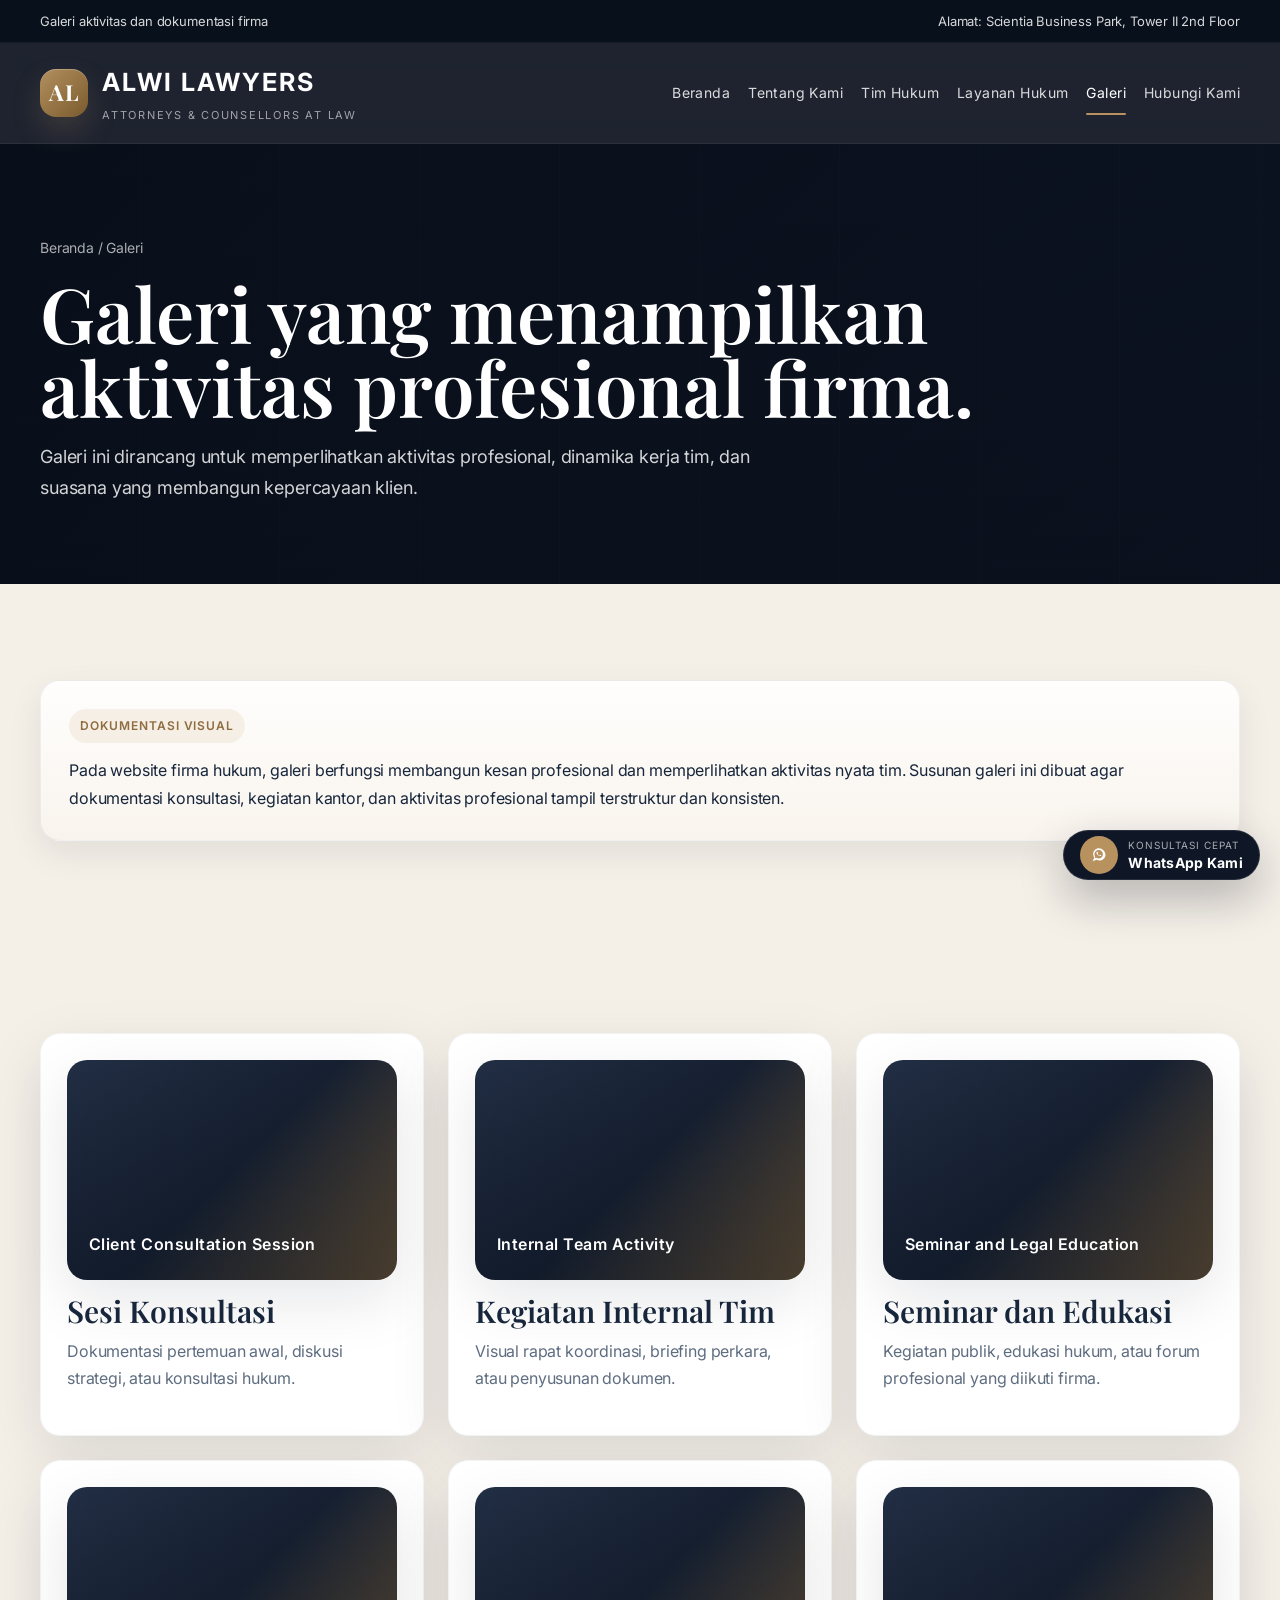
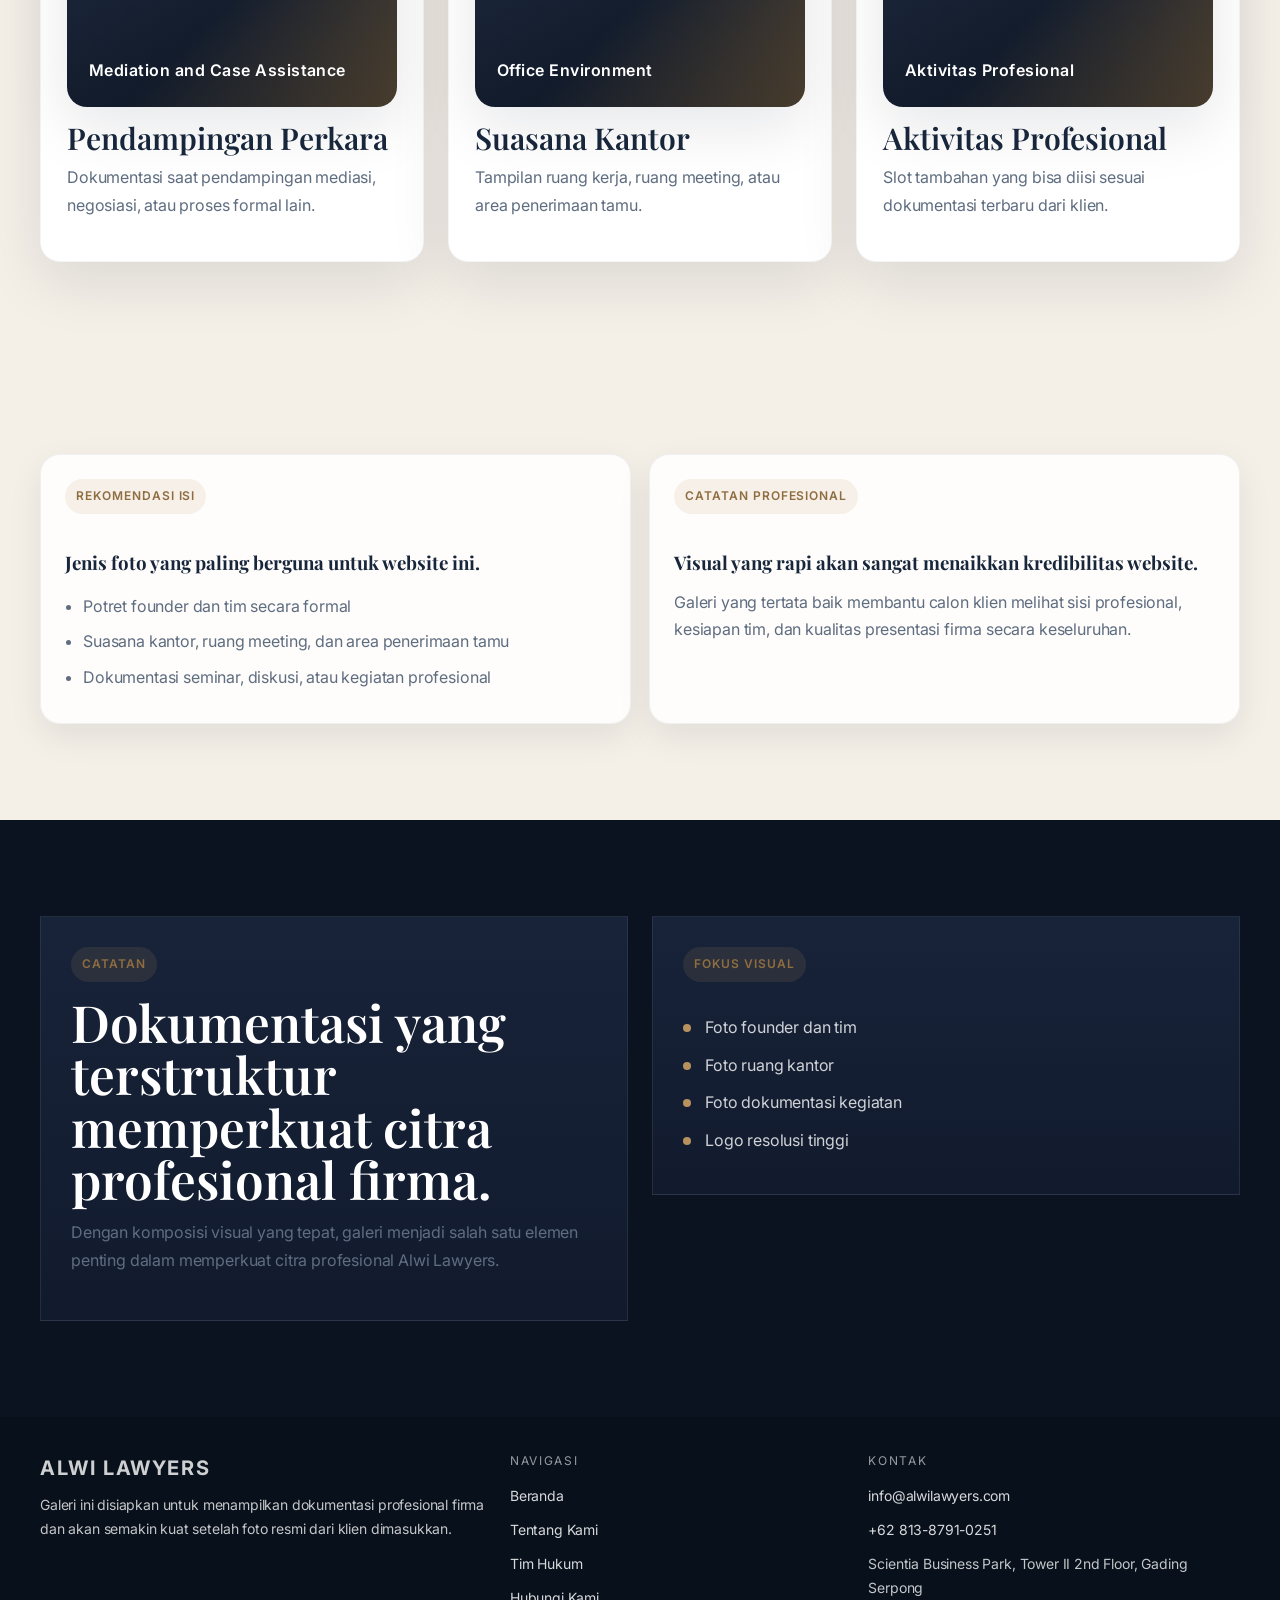
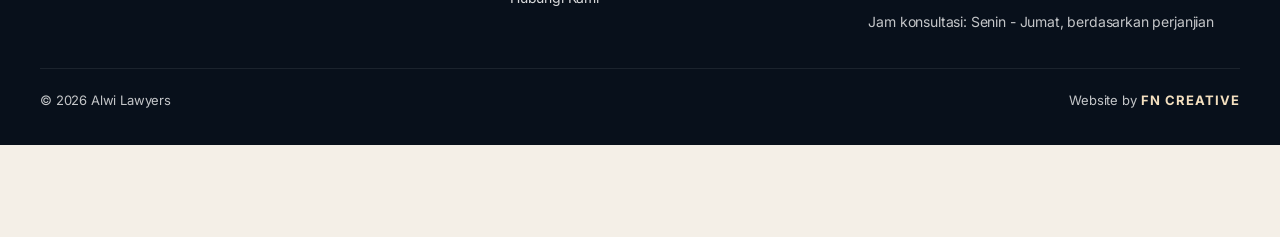
==== commit 82ae0f1f: "Refine contact details and remove draft-style copy Made-with: Cursor" ====
--- a/galeri.html
+++ b/galeri.html
@@ -132,10 +132,10 @@
         <div class="container split-grid">
           <div class="content-card">
             <span class="tag">Catatan</span>
-            <h2>Halaman ini disusun untuk menampilkan dokumentasi dengan struktur yang kuat.</h2>
+            <h2>Dokumentasi yang terstruktur memperkuat citra profesional firma.</h2>
             <p>
-              Dengan komposisi visual yang tepat, galeri akan menjadi salah satu
-              komponen penting dalam memperkuat citra profesional Alwi Lawyers.
+              Dengan komposisi visual yang tepat, galeri menjadi salah satu
+              elemen penting dalam memperkuat citra profesional Alwi Lawyers.
             </p>
           </div>
           <div class="content-card">
--- a/assets/styles.css
+++ b/assets/styles.css
@@ -719,9 +719,12 @@
   justify-content: center;
   background: var(--accent);
   color: var(--white);
-  font-size: 13px;
-  font-weight: 700;
-  letter-spacing: 0.08em;
+}
+
+.floating-cta-badge svg {
+  width: 20px;
+  height: 20px;
+  display: block;
 }
 
 .footer-inner {
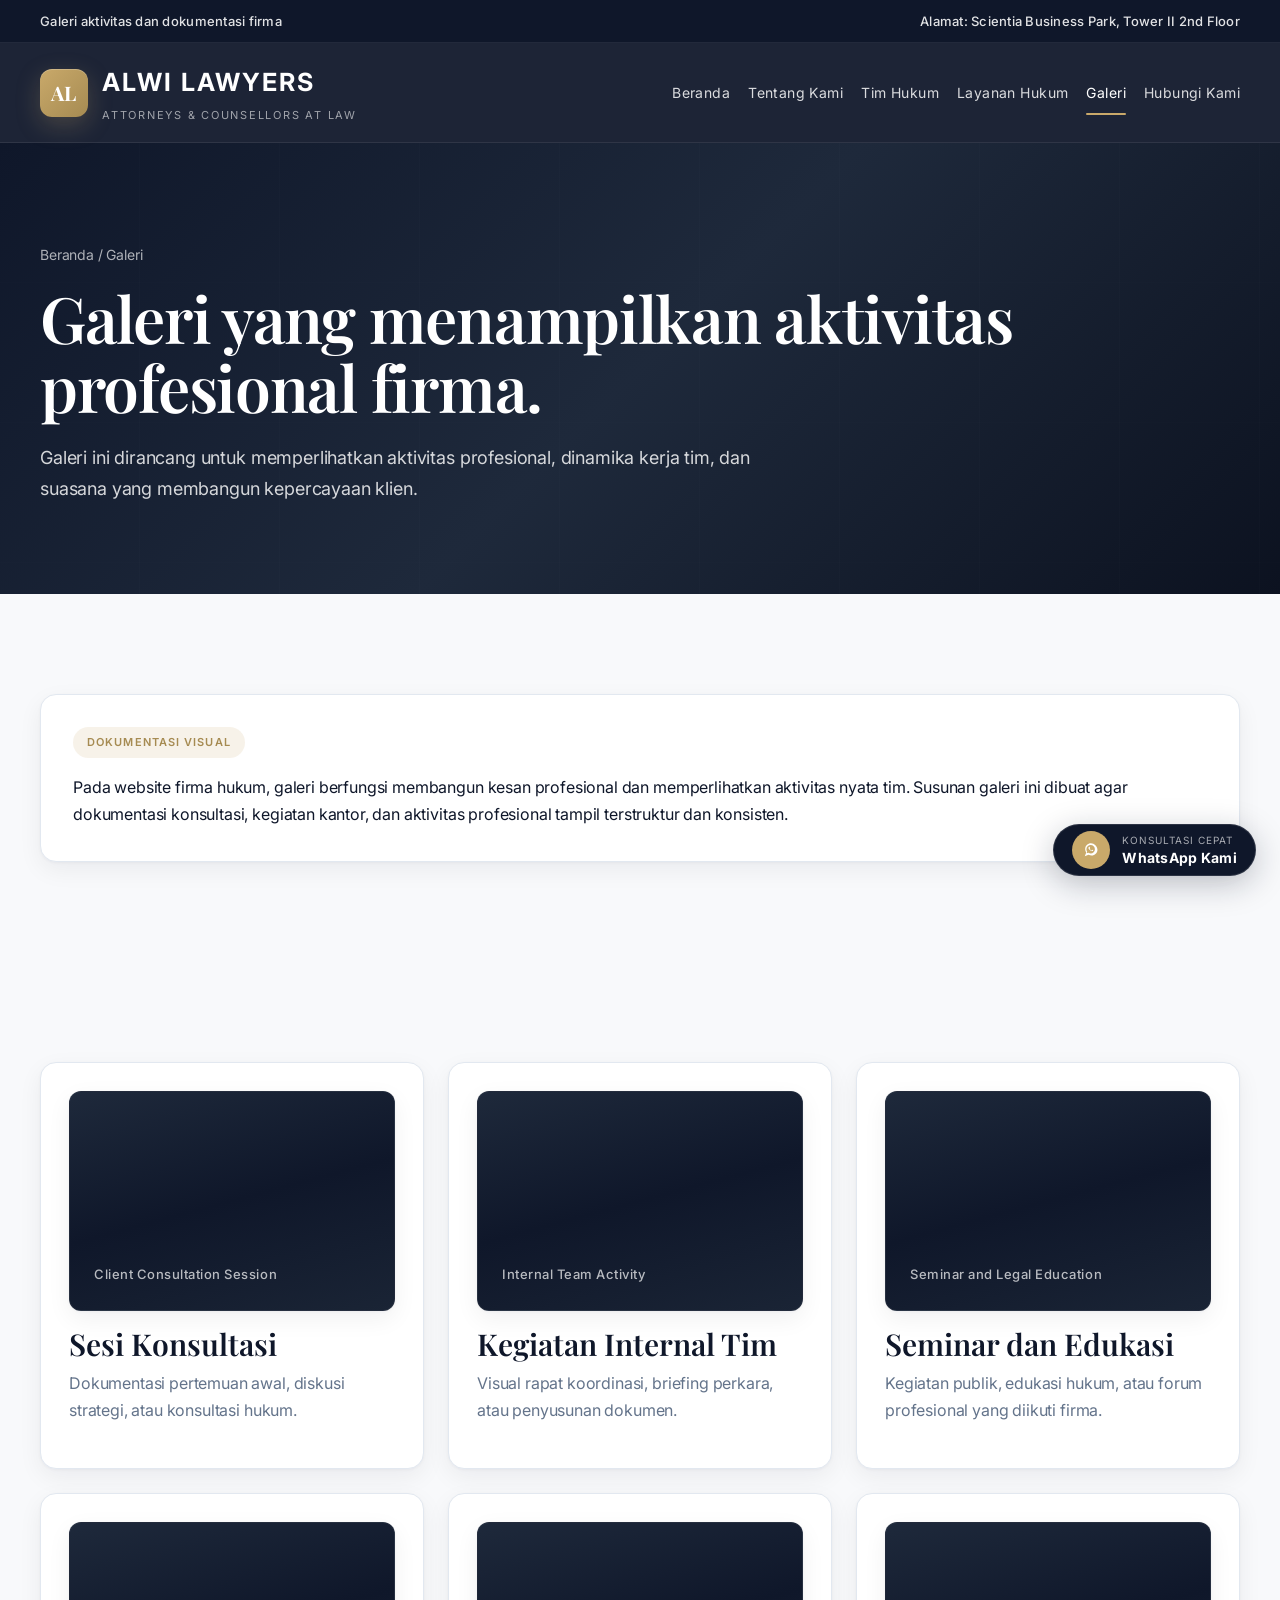
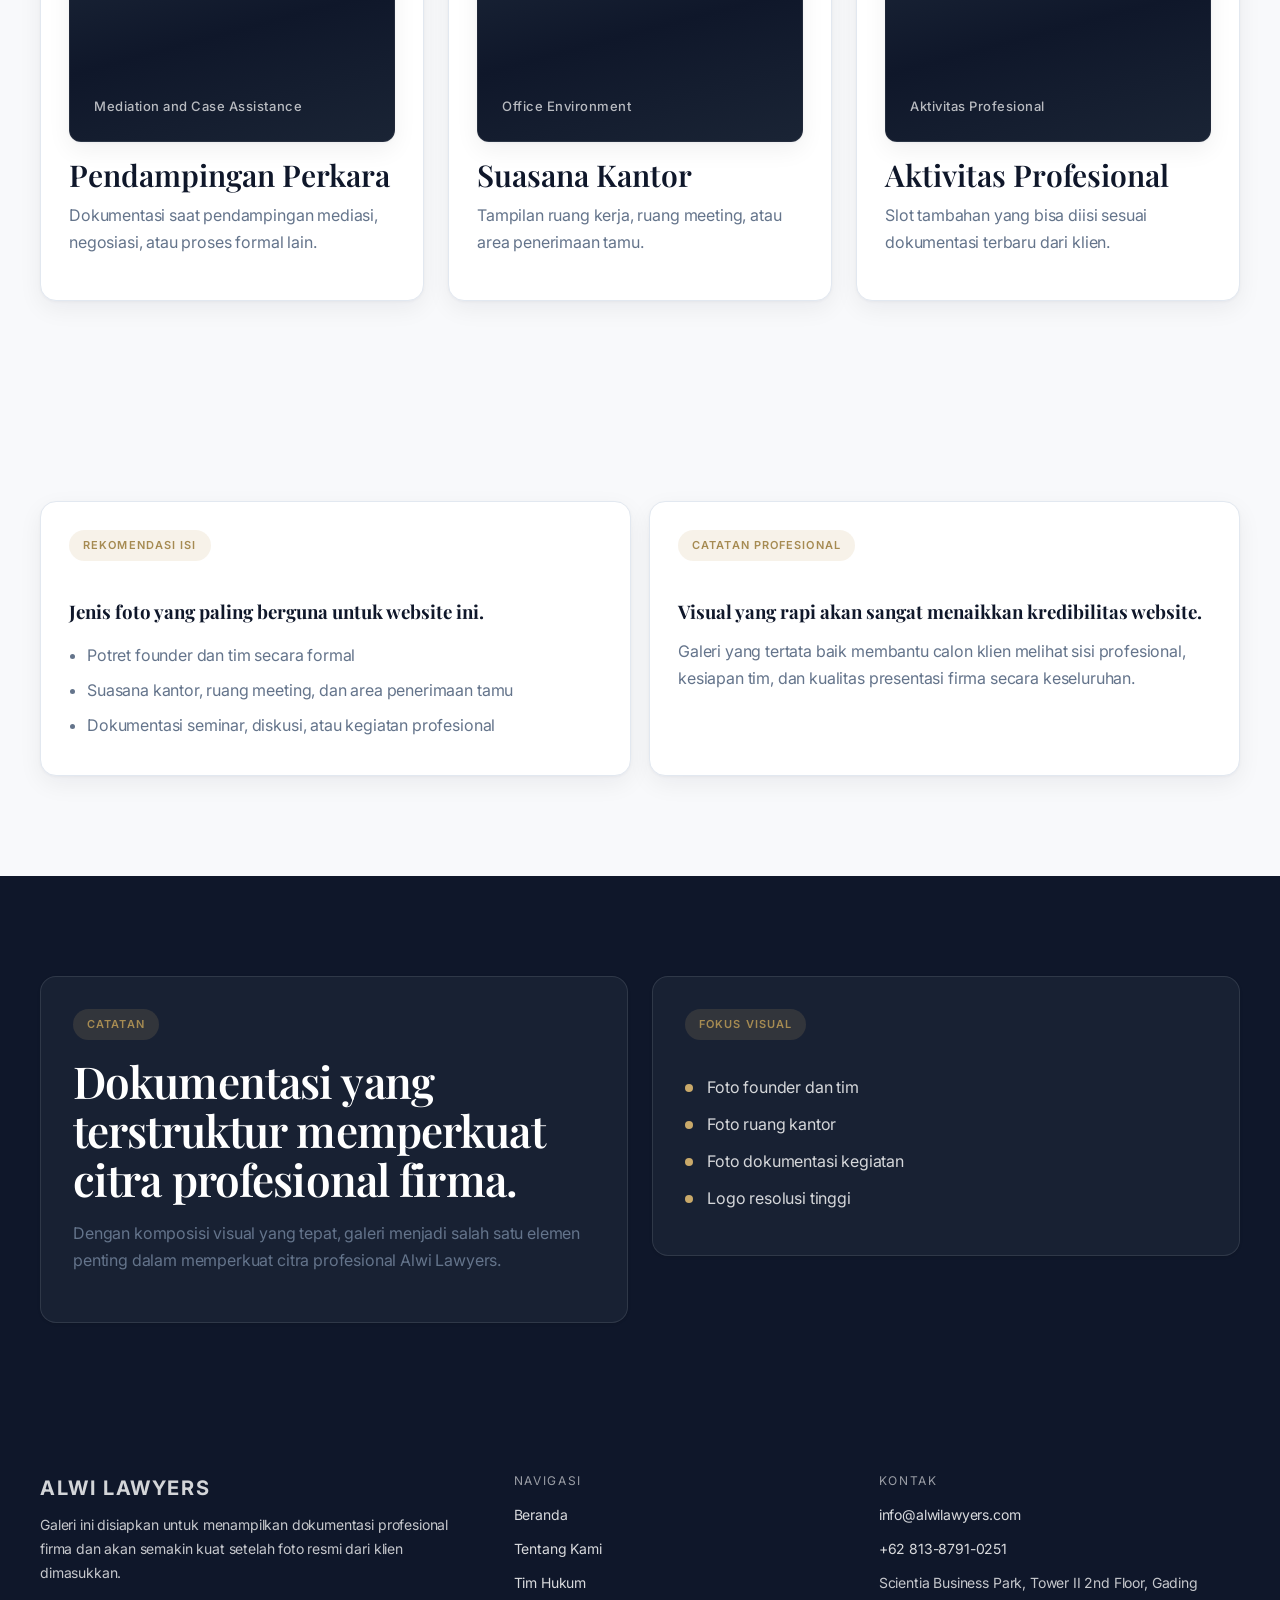
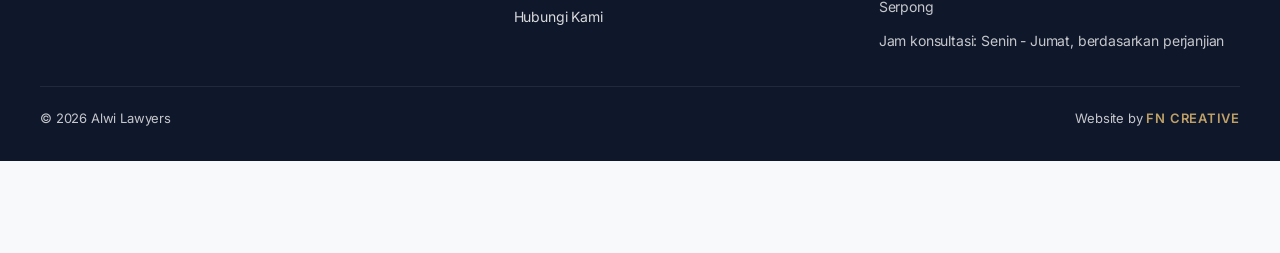
==== commit 12161c95: "Premium upgrade: design system, typography, spacing, CTA, and performance Made-with: Cursor" ====
--- a/galeri.html
+++ b/galeri.html
@@ -4,6 +4,8 @@
     <meta charset="UTF-8" />
     <meta name="viewport" content="width=device-width, initial-scale=1.0" />
     <title>Galeri | Alwi Lawyers</title>
+    <link rel="preconnect" href="https://fonts.googleapis.com" />
+    <link rel="preconnect" href="https://fonts.gstatic.com" crossorigin />
     <meta
       name="description"
       content="Galeri dokumentasi kegiatan Alwi Lawyers yang menampilkan aktivitas profesional firma dan tim."
@@ -187,6 +189,6 @@
       </div>
     </footer>
 
-    <script src="assets/app.js"></script>
+    <script src="assets/app.js" defer></script>
   </body>
 </html>
--- a/assets/styles.css
+++ b/assets/styles.css
@@ -1,23 +1,26 @@
-@import url("https://fonts.googleapis.com/css2?family=Inter:wght@400;500;600;700&family=Playfair+Display:wght@600;700&display=swap");
+@import url("https://fonts.googleapis.com/css2?family=Inter:wght@400;500;600;700&family=Playfair+Display:ital,wght@0,500;0,600;0,700;1,500&display=swap");
 
 :root {
-  --bg: #0b1220;
-  --bg-soft: #121b2d;
-  --bg-soft-2: #18243a;
-  --surface: #f4efe7;
+  --bg: #0f172a;
+  --bg-soft: #1e293b;
+  --bg-soft-2: #1f2937;
+  --surface: #f8f9fb;
   --surface-2: #ffffff;
-  --surface-3: #f8f4ee;
-  --text: #17263b;
-  --text-muted: #5f6d80;
-  --line: #ddd3c6;
-  --accent: #b7925f;
-  --accent-dark: #8f6d40;
+  --surface-3: #f1f5f9;
+  --text: #0f172a;
+  --text-muted: #64748b;
+  --line: #e2e8f0;
+  --accent: #c9a96a;
+  --accent-dark: #a68b52;
+  --accent-muted: rgba(201, 169, 106, 0.15);
   --white: #ffffff;
   --success: #0f766e;
-  --shadow: 0 20px 60px rgba(13, 24, 42, 0.1);
-  --shadow-soft: 0 12px 34px rgba(13, 24, 42, 0.08);
-  --radius: 20px;
-  --radius-sm: 14px;
+  --shadow: 0 4px 6px -1px rgba(15, 23, 42, 0.06), 0 10px 20px -5px rgba(15, 23, 42, 0.08);
+  --shadow-soft: 0 12px 34px rgba(15, 23, 42, 0.06);
+  --shadow-card: 0 1px 3px rgba(15, 23, 42, 0.04), 0 8px 24px rgba(15, 23, 42, 0.06);
+  --radius: 12px;
+  --radius-sm: 8px;
+  --radius-lg: 16px;
   --container: 1200px;
 }
 
@@ -31,12 +34,14 @@
 
 body {
   margin: 0;
-  font-family: "Inter", "Segoe UI", Arial, sans-serif;
+  font-family: "Inter", "Segoe UI", system-ui, sans-serif;
   color: var(--text);
   background: var(--surface);
-  line-height: 1.72;
+  line-height: 1.7;
   letter-spacing: -0.01em;
   padding-bottom: 92px;
+  -webkit-font-smoothing: antialiased;
+  -moz-osx-font-smoothing: grayscale;
 }
 
 a {
@@ -79,10 +84,12 @@
 }
 
 .topbar {
-  background: #08101b;
-  color: rgba(255, 255, 255, 0.84);
+  background: var(--bg);
+  color: rgba(255, 255, 255, 0.88);
   font-size: 13px;
-  border-bottom: 1px solid rgba(255, 255, 255, 0.06);
+  font-weight: 500;
+  letter-spacing: 0.02em;
+  border-bottom: 1px solid rgba(255, 255, 255, 0.08);
 }
 
 .topbar-inner {
@@ -97,9 +104,10 @@
   position: sticky;
   top: 0;
   z-index: 30;
-  background: rgba(11, 18, 32, 0.92);
-  backdrop-filter: blur(12px);
-  border-bottom: 1px solid rgba(255, 255, 255, 0.06);
+  background: rgba(15, 23, 42, 0.94);
+  backdrop-filter: blur(16px);
+  -webkit-backdrop-filter: blur(16px);
+  border-bottom: 1px solid rgba(255, 255, 255, 0.08);
 }
 
 .nav-wrap {
@@ -143,20 +151,19 @@
 .brand-mark {
   width: 48px;
   height: 48px;
-  border-radius: 16px;
+  border-radius: 12px;
   display: inline-flex;
   align-items: center;
   justify-content: center;
-  background:
-    linear-gradient(135deg, rgba(183, 146, 95, 0.98), rgba(124, 92, 46, 0.98));
+  background: linear-gradient(135deg, var(--accent) 0%, var(--accent-dark) 100%);
   color: var(--white);
   box-shadow:
-    inset 0 1px 0 rgba(255, 255, 255, 0.22),
-    0 14px 30px rgba(183, 146, 95, 0.2);
+    inset 0 1px 0 rgba(255, 255, 255, 0.2),
+    0 8px 24px rgba(201, 169, 106, 0.25);
   font-family: "Playfair Display", Georgia, serif;
-  font-size: 22px;
+  font-size: 20px;
   font-weight: 700;
-  letter-spacing: 0.06em;
+  letter-spacing: 0.04em;
 }
 
 .nav-toggle {
@@ -216,12 +223,13 @@
 .button-primary {
   background: var(--accent);
   color: var(--white);
-  box-shadow: 0 14px 30px rgba(183, 146, 95, 0.24);
+  box-shadow: 0 4px 14px rgba(201, 169, 106, 0.35);
 }
 
 .button-primary:hover {
   background: var(--accent-dark);
-  transform: translateY(-1px);
+  transform: translateY(-2px);
+  box-shadow: 0 8px 24px rgba(201, 169, 106, 0.4);
 }
 
 .button-secondary {
@@ -240,13 +248,38 @@
   transform: translateY(-1px);
 }
 
+.button-light {
+  background: var(--white);
+  color: var(--accent-dark);
+  box-shadow: 0 4px 14px rgba(0, 0, 0, 0.12);
+}
+
+.button-light:hover {
+  background: var(--surface-3);
+  color: var(--accent-dark);
+  transform: translateY(-1px);
+  box-shadow: 0 6px 20px rgba(0, 0, 0, 0.15);
+}
+
+.button-outline-light {
+  background: transparent;
+  color: var(--white);
+  border: 1px solid rgba(255, 255, 255, 0.5);
+}
+
+.button-outline-light:hover {
+  background: rgba(255, 255, 255, 0.12);
+  border-color: var(--white);
+  transform: translateY(-1px);
+}
+
 .hero {
   background:
-    linear-gradient(rgba(8, 14, 24, 0.68), rgba(8, 14, 24, 0.84)),
-    radial-gradient(circle at top right, rgba(183, 146, 95, 0.26), transparent 26%),
-    linear-gradient(135deg, #09111d 0%, #16233b 54%, #0f1727 100%);
-  color: var(--white);
-  padding: 104px 0 80px;
+    linear-gradient(135deg, var(--bg) 0%, var(--bg-soft) 50%, #0c1220 100%),
+    radial-gradient(ellipse 80% 60% at 85% 20%, rgba(201, 169, 106, 0.12) 0%, transparent 50%),
+    radial-gradient(ellipse 60% 40% at 100% 80%, rgba(201, 169, 106, 0.08) 0%, transparent 50%);
+  color: var(--white);
+  padding: 120px 0 100px;
   overflow: hidden;
 }
 
@@ -296,22 +329,25 @@
 
 .eyebrow {
   display: inline-block;
-  margin-bottom: 16px;
-  padding: 8px 14px;
+  margin-bottom: 20px;
+  padding: 8px 16px;
   border-radius: 999px;
-  background: rgba(255, 255, 255, 0.08);
-  color: #f3dfbf;
-  font-size: 12px;
+  background: rgba(255, 255, 255, 0.06);
+  color: rgba(201, 169, 106, 0.95);
+  font-size: 11px;
+  font-weight: 600;
   text-transform: uppercase;
-  letter-spacing: 0.14em;
+  letter-spacing: 0.18em;
+  border: 1px solid rgba(201, 169, 106, 0.2);
 }
 
 .hero h1,
 .page-hero h1 {
-  margin: 0 0 18px;
-  line-height: 0.97;
-  font-size: clamp(46px, 6vw, 76px);
+  margin: 0 0 22px;
+  line-height: 1.08;
+  font-size: clamp(42px, 5.2vw, 64px);
   font-weight: 600;
+  letter-spacing: -0.02em;
 }
 
 .hero p,
@@ -339,17 +375,24 @@
 }
 
 .hero-proof-line {
-  padding: 16px 18px;
+  padding: 18px 20px;
   border-radius: var(--radius-sm);
+  background: rgba(255, 255, 255, 0.04);
+  border: 1px solid rgba(255, 255, 255, 0.08);
+  transition: background 0.2s ease, border-color 0.2s ease;
+}
+
+.hero-proof-line:hover {
   background: rgba(255, 255, 255, 0.06);
-  border: 1px solid rgba(255, 255, 255, 0.08);
+  border-color: rgba(201, 169, 106, 0.2);
 }
 
 .hero-proof-line strong {
   display: block;
-  margin-bottom: 5px;
-  color: #f3dfbf;
-  font-size: 15px;
+  margin-bottom: 6px;
+  color: rgba(201, 169, 106, 0.95);
+  font-size: 14px;
+  font-weight: 600;
   letter-spacing: 0.04em;
 }
 
@@ -445,24 +488,27 @@
 
 section,
 .page-section {
-  padding: 96px 0;
+  padding: 100px 0;
 }
 
 .section-title {
-  max-width: 720px;
-  margin-bottom: 36px;
+  max-width: 680px;
+  margin-bottom: 44px;
 }
 
 .section-title p {
   color: var(--text-muted);
+  font-size: 17px;
+  line-height: 1.65;
 }
 
 .section-title h2,
 .content-card h2 {
-  margin-bottom: 14px;
-  font-size: clamp(34px, 4vw, 52px);
-  line-height: 1.02;
+  margin-bottom: 16px;
+  font-size: clamp(32px, 3.8vw, 44px);
+  line-height: 1.12;
   font-weight: 600;
+  letter-spacing: -0.02em;
 }
 
 .split-grid {
@@ -471,10 +517,16 @@
 }
 
 .content-card {
-  padding: 30px;
-  background: rgba(255, 255, 255, 0.78);
-  border: 1px solid rgba(23, 38, 59, 0.06);
-  box-shadow: var(--shadow-soft);
+  padding: 32px;
+  background: var(--surface-2);
+  border: 1px solid var(--line);
+  border-radius: var(--radius-lg);
+  box-shadow: var(--shadow-card);
+  transition: box-shadow 0.25s ease, border-color 0.25s ease;
+}
+
+.content-card:hover {
+  box-shadow: 0 4px 12px rgba(15, 23, 42, 0.08), 0 12px 32px rgba(15, 23, 42, 0.06);
 }
 
 .surface-dark {
@@ -485,7 +537,7 @@
 .surface-dark .section-title p,
 .surface-dark p,
 .surface-dark li {
-  color: rgba(255, 255, 255, 0.8);
+  color: rgba(255, 255, 255, 0.82);
 }
 
 .surface-dark .content-card,
@@ -495,9 +547,9 @@
 .surface-dark .team-card,
 .surface-dark .faq-item,
 .surface-dark .contact-card {
-  background: linear-gradient(180deg, rgba(24, 36, 58, 0.98), rgba(18, 27, 45, 0.98));
-  box-shadow: none;
-  border: 1px solid rgba(255, 255, 255, 0.08);
+  background: rgba(30, 41, 59, 0.6);
+  box-shadow: 0 1px 3px rgba(0, 0, 0, 0.12);
+  border: 1px solid rgba(255, 255, 255, 0.1);
 }
 
 .service-grid {
@@ -510,11 +562,21 @@
 .faq-item,
 .contact-card,
 .stat-card {
-  padding: 26px;
-  border-radius: var(--radius);
+  padding: 28px;
+  border-radius: var(--radius-lg);
   background: var(--surface-2);
-  box-shadow: var(--shadow);
-  border: 1px solid rgba(23, 38, 59, 0.05);
+  box-shadow: var(--shadow-card);
+  border: 1px solid var(--line);
+  transition: box-shadow 0.25s ease, transform 0.2s ease, border-color 0.25s ease;
+}
+
+.service-card:hover,
+.team-card:hover,
+.gallery-card:hover,
+.contact-card:hover,
+.stat-card:hover {
+  box-shadow: 0 4px 16px rgba(15, 23, 42, 0.08), 0 12px 32px rgba(15, 23, 42, 0.06);
+  border-color: rgba(201, 169, 106, 0.25);
 }
 
 .service-card p,
@@ -529,15 +591,15 @@
 
 .tag {
   display: inline-block;
-  margin-bottom: 14px;
-  padding: 7px 11px;
+  margin-bottom: 16px;
+  padding: 6px 14px;
   border-radius: 999px;
-  background: rgba(184, 146, 89, 0.12);
+  background: var(--accent-muted);
   color: var(--accent-dark);
-  font-size: 12px;
+  font-size: 11px;
   font-weight: 600;
   text-transform: uppercase;
-  letter-spacing: 0.08em;
+  letter-spacing: 0.1em;
 }
 
 .stats-grid {
@@ -546,10 +608,12 @@
 
 .stat-card strong {
   display: block;
-  font-size: 42px;
+  font-size: 40px;
   line-height: 1;
-  margin-bottom: 12px;
+  margin-bottom: 14px;
   color: var(--accent);
+  font-family: "Playfair Display", Georgia, serif;
+  font-weight: 600;
 }
 
 .stat-card h3,
@@ -580,21 +644,23 @@
   min-height: 280px;
   border-radius: var(--radius);
   background:
-    linear-gradient(rgba(10, 18, 31, 0.28), rgba(10, 18, 31, 0.54)),
-    linear-gradient(135deg, #2b3952 0%, #1a2538 50%, #8e6c3d 100%);
+    linear-gradient(165deg, var(--bg-soft) 0%, var(--bg) 50%, #1a2435 100%);
   display: flex;
-  align-items: end;
-  padding: 22px;
-  color: var(--white);
-  font-weight: 600;
-  letter-spacing: 0.03em;
-  box-shadow: var(--shadow);
+  align-items: flex-end;
+  justify-content: flex-start;
+  padding: 24px;
+  color: rgba(255, 255, 255, 0.7);
+  font-size: 13px;
+  font-weight: 500;
+  letter-spacing: 0.04em;
+  box-shadow: var(--shadow-card);
+  border: 1px solid rgba(255, 255, 255, 0.06);
 }
 
 .gallery-card .photo-placeholder,
 .team-card .photo-placeholder {
   min-height: 220px;
-  margin-bottom: 16px;
+  margin-bottom: 18px;
 }
 
 .team-photo {
@@ -628,10 +694,10 @@
 
 .page-hero {
   background:
-    linear-gradient(rgba(8, 14, 24, 0.76), rgba(8, 14, 24, 0.86)),
-    linear-gradient(135deg, #0b1220 0%, #1a2640 100%);
-  color: var(--white);
-  padding: 92px 0 62px;
+    linear-gradient(135deg, var(--bg) 0%, var(--bg-soft) 50%, #0c1220 100%),
+    radial-gradient(ellipse 70% 50% at 90% 30%, rgba(201, 169, 106, 0.12) 0%, transparent 50%);
+  color: var(--white);
+  padding: 100px 0 72px;
   overflow: hidden;
 }
 
@@ -651,40 +717,66 @@
 }
 
 .cta-banner {
-  padding: 40px;
-  border-radius: calc(var(--radius) + 2px);
+  padding: 48px 52px;
+  border-radius: var(--radius-lg);
   background:
-    linear-gradient(135deg, rgba(183, 146, 95, 0.94) 0%, rgba(143, 109, 64, 0.94) 100%);
-  color: var(--white);
-  box-shadow: 0 28px 70px rgba(143, 109, 64, 0.22);
+    linear-gradient(135deg, var(--accent) 0%, var(--accent-dark) 100%);
+  color: var(--white);
+  box-shadow:
+    0 4px 6px -1px rgba(0, 0, 0, 0.1),
+    0 20px 50px -12px rgba(166, 139, 82, 0.35);
+}
+
+.cta-banner h2 {
+  font-size: clamp(28px, 3.2vw, 36px);
+  margin-bottom: 14px;
+  line-height: 1.2;
 }
 
 .cta-banner p {
-  color: rgba(255, 255, 255, 0.86);
+  color: rgba(255, 255, 255, 0.9);
+  font-size: 17px;
+  line-height: 1.6;
+  margin-bottom: 24px;
+}
+
+.cta-banner .hero-actions {
+  margin-top: 0;
+  gap: 16px;
 }
 
 .site-footer {
-  background: #08101b;
-  color: rgba(255, 255, 255, 0.8);
-  padding: 34px 0;
+  background: var(--bg);
+  color: rgba(255, 255, 255, 0.82);
+  padding: 48px 0 32px;
   font-size: 14px;
+}
+
+.site-footer .footer-grid {
+  gap: 40px;
 }
 
 .floating-cta {
   position: fixed;
-  right: 20px;
-  bottom: 20px;
+  right: 24px;
+  bottom: 24px;
   z-index: 40;
   display: inline-flex;
   align-items: center;
-  gap: 10px;
-  min-height: 50px;
-  padding: 0 16px;
+  gap: 12px;
+  min-height: 52px;
+  padding: 0 18px;
   border-radius: 999px;
-  background: #0f1727;
-  color: var(--white);
-  border: 1px solid rgba(255, 255, 255, 0.1);
-  box-shadow: 0 18px 45px rgba(11, 18, 32, 0.28);
+  background: var(--bg);
+  color: var(--white);
+  border: 1px solid rgba(255, 255, 255, 0.12);
+  box-shadow: 0 8px 32px rgba(15, 23, 42, 0.25);
+  transition: transform 0.2s ease, box-shadow 0.2s ease;
+}
+
+.floating-cta:hover {
+  transform: translateY(-2px);
+  box-shadow: 0 12px 40px rgba(15, 23, 42, 0.3);
 }
 
 .floating-cta-copy {
@@ -743,29 +835,39 @@
 .trust-band {
   display: grid;
   grid-template-columns: repeat(4, minmax(0, 1fr));
-  gap: 16px;
+  gap: 20px;
+  padding: 32px 0;
 }
 
 .trust-item {
-  padding: 18px 20px;
-  border-radius: var(--radius-sm);
-  background: rgba(255, 255, 255, 0.9);
-  border: 1px solid rgba(23, 38, 59, 0.06);
-  box-shadow: var(--shadow-soft);
+  padding: 24px;
+  border-radius: var(--radius);
+  background: var(--surface-2);
+  border: 1px solid var(--line);
+  box-shadow: var(--shadow-card);
+  transition: box-shadow 0.25s ease, border-color 0.25s ease;
+}
+
+.trust-item:hover {
+  box-shadow: 0 4px 16px rgba(15, 23, 42, 0.08);
+  border-color: rgba(201, 169, 106, 0.2);
 }
 
 .trust-item strong {
   display: block;
-  margin-bottom: 6px;
+  margin-bottom: 8px;
   color: var(--accent-dark);
-  font-size: 12px;
+  font-size: 11px;
+  font-weight: 600;
   letter-spacing: 0.12em;
   text-transform: uppercase;
 }
 
 .trust-item span {
   color: var(--text);
-  font-weight: 600;
+  font-weight: 500;
+  font-size: 15px;
+  line-height: 1.5;
 }
 
 .feature-list {
@@ -774,10 +876,13 @@
 }
 
 .feature-item {
-  padding: 18px 20px;
+  padding: 20px 22px;
   border-left: 3px solid var(--accent);
-  border-radius: 0 var(--radius-sm) var(--radius-sm) 0;
-  background: rgba(255, 255, 255, 0.62);
+  border-radius: 0 var(--radius) var(--radius) 0;
+  background: var(--surface-3);
+  border: 1px solid var(--line);
+  border-left-width: 3px;
+  border-left-color: var(--accent);
 }
 
 .feature-item strong {
@@ -797,23 +902,31 @@
 }
 
 .process-card {
-  padding: 28px;
-  border-radius: var(--radius);
+  padding: 32px;
+  border-radius: var(--radius-lg);
   background: var(--surface-2);
-  box-shadow: var(--shadow);
-  border: 1px solid rgba(23, 38, 59, 0.05);
+  box-shadow: var(--shadow-card);
+  border: 1px solid var(--line);
+  transition: box-shadow 0.25s ease, border-color 0.25s ease;
+}
+
+.process-card:hover {
+  box-shadow: 0 4px 16px rgba(15, 23, 42, 0.08);
+  border-color: rgba(201, 169, 106, 0.2);
 }
 
 .process-card strong {
   display: inline-flex;
   align-items: center;
   justify-content: center;
-  width: 42px;
-  height: 42px;
-  margin-bottom: 18px;
+  width: 44px;
+  height: 44px;
+  margin-bottom: 20px;
   border-radius: 50%;
-  background: rgba(183, 146, 95, 0.14);
+  background: var(--accent-muted);
   color: var(--accent-dark);
+  font-size: 14px;
+  font-weight: 700;
 }
 
 .process-card h3 {
@@ -845,11 +958,11 @@
 }
 
 .founder-stage {
-  padding: 24px;
-  border-radius: var(--radius);
-  background: linear-gradient(180deg, rgba(255, 255, 255, 0.08), rgba(255, 255, 255, 0.03));
+  padding: 28px;
+  border-radius: var(--radius-lg);
+  background: rgba(255, 255, 255, 0.04);
   border: 1px solid rgba(255, 255, 255, 0.1);
-  box-shadow: 0 18px 50px rgba(0, 0, 0, 0.18);
+  box-shadow: 0 20px 60px rgba(0, 0, 0, 0.2);
 }
 
 .founder-stage-visual {
@@ -873,7 +986,7 @@
   content: "";
   position: absolute;
   inset: 0;
-  background: linear-gradient(rgba(10, 18, 31, 0.08), rgba(10, 18, 31, 0.58));
+  background: linear-gradient(to top, rgba(15, 23, 42, 0.7) 0%, rgba(15, 23, 42, 0.1) 50%, transparent 100%);
 }
 
 .founder-stage-visual-caption {
@@ -940,10 +1053,10 @@
   position: absolute;
   left: 0;
   top: 9px;
-  width: 7px;
-  height: 7px;
+  width: 6px;
+  height: 6px;
   border-radius: 50%;
-  background: #f3dfbf;
+  background: var(--accent);
 }
 
 .founder-stage-actions {
@@ -954,10 +1067,10 @@
 }
 
 .office-card {
-  padding: 24px;
-  border-radius: var(--radius);
-  background: linear-gradient(180deg, rgba(17, 27, 46, 0.96), rgba(11, 18, 32, 0.96));
-  border: 1px solid rgba(255, 255, 255, 0.08);
+  padding: 28px;
+  border-radius: var(--radius-lg);
+  background: rgba(30, 41, 59, 0.6);
+  border: 1px solid rgba(255, 255, 255, 0.1);
 }
 
 .office-card h3 {
@@ -976,11 +1089,16 @@
 }
 
 .info-panel {
-  padding: 24px;
-  border-radius: var(--radius);
-  background: rgba(255, 255, 255, 0.84);
-  border: 1px solid rgba(23, 38, 59, 0.06);
-  box-shadow: var(--shadow-soft);
+  padding: 28px;
+  border-radius: var(--radius-lg);
+  background: var(--surface-2);
+  border: 1px solid var(--line);
+  box-shadow: var(--shadow-card);
+  transition: box-shadow 0.25s ease;
+}
+
+.info-panel:hover {
+  box-shadow: 0 4px 16px rgba(15, 23, 42, 0.08);
 }
 
 .info-panel h3 {
@@ -1025,11 +1143,11 @@
 }
 
 .section-intro-card {
-  padding: 28px;
-  border-radius: var(--radius);
-  background: linear-gradient(180deg, rgba(255, 255, 255, 0.92), rgba(248, 244, 238, 0.92));
-  border: 1px solid rgba(23, 38, 59, 0.06);
-  box-shadow: var(--shadow-soft);
+  padding: 32px;
+  border-radius: var(--radius-lg);
+  background: var(--surface-2);
+  border: 1px solid var(--line);
+  box-shadow: var(--shadow-card);
 }
 
 .section-intro-card p:last-child {
@@ -1099,9 +1217,9 @@
 }
 
 .footer-credit {
-  color: #f3dfbf;
-  font-weight: 700;
-  letter-spacing: 0.08em;
+  color: rgba(201, 169, 106, 0.95);
+  font-weight: 600;
+  letter-spacing: 0.06em;
 }
 
 .practice-focus-grid {
@@ -1198,8 +1316,8 @@
   .page-hero,
   section,
   .page-section {
-    padding-top: 72px;
-    padding-bottom: 72px;
+    padding-top: 80px;
+    padding-bottom: 80px;
   }
 
   .hero-grid,
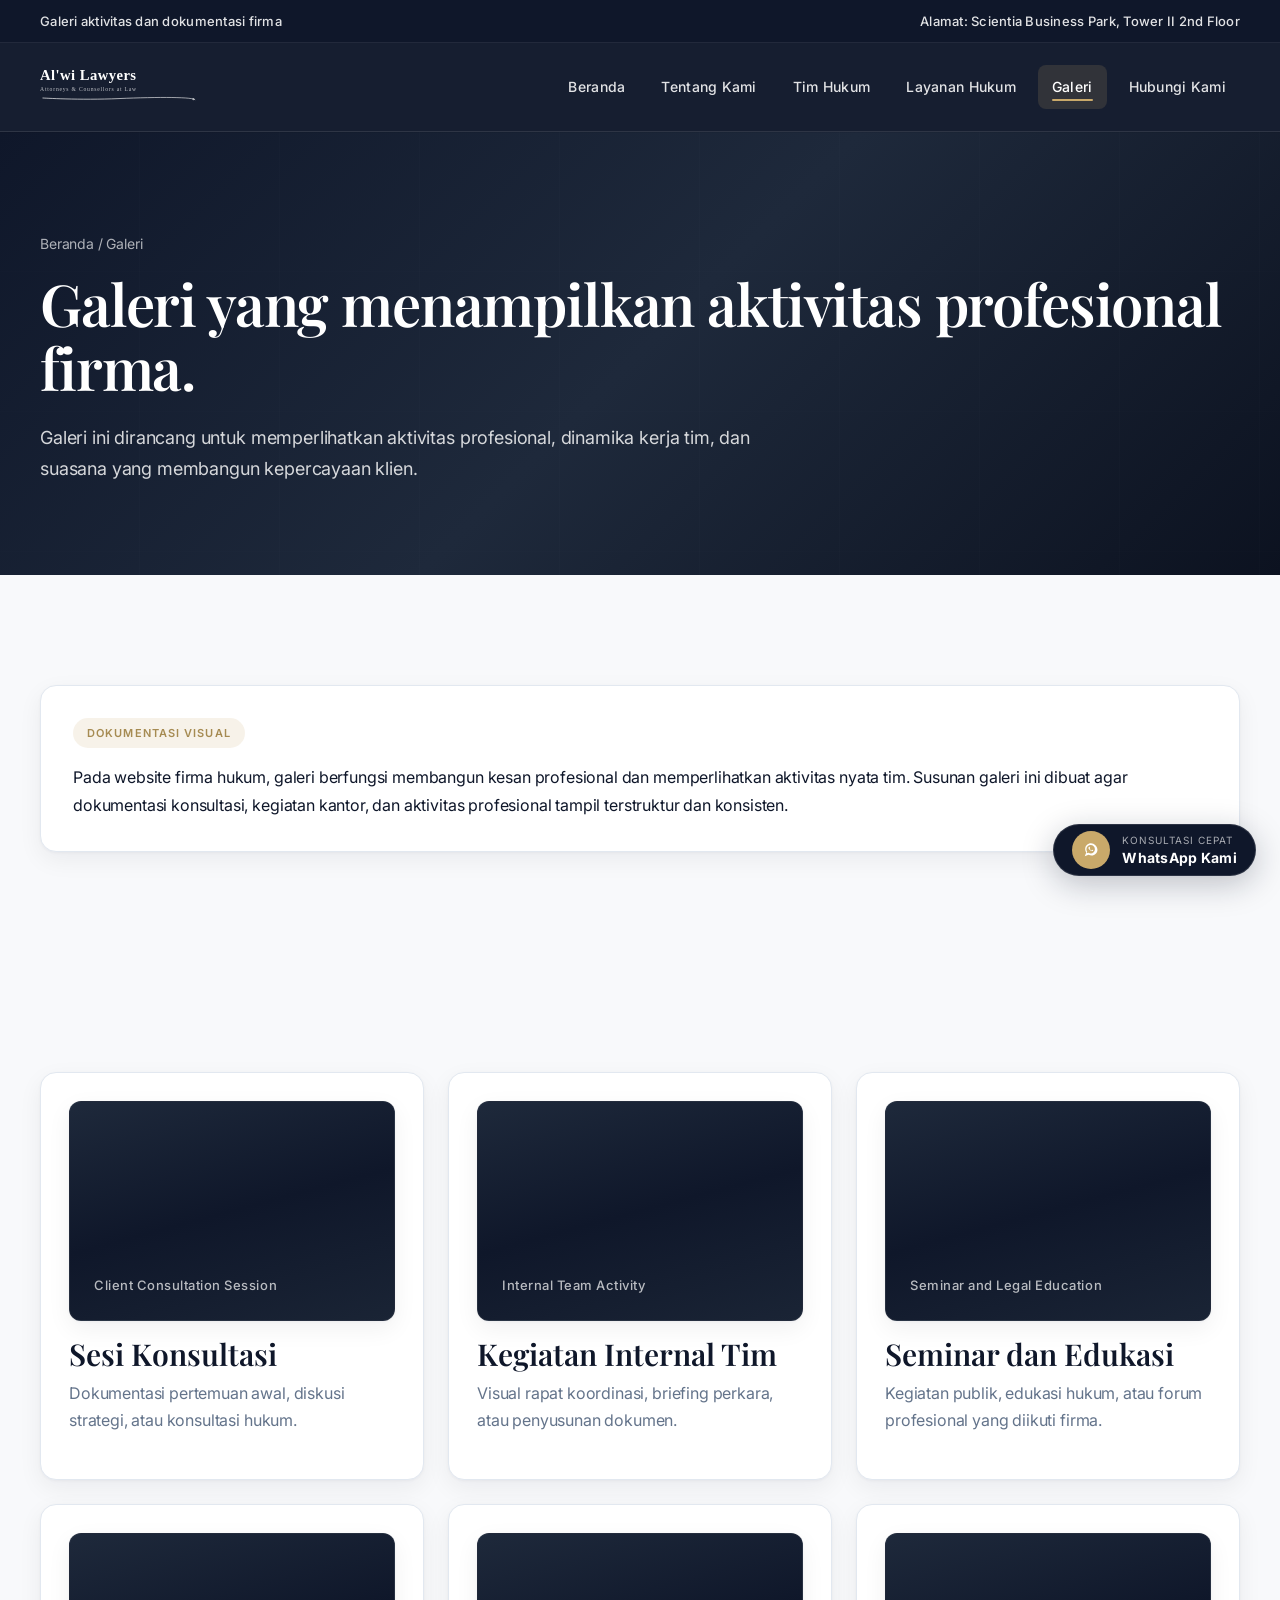
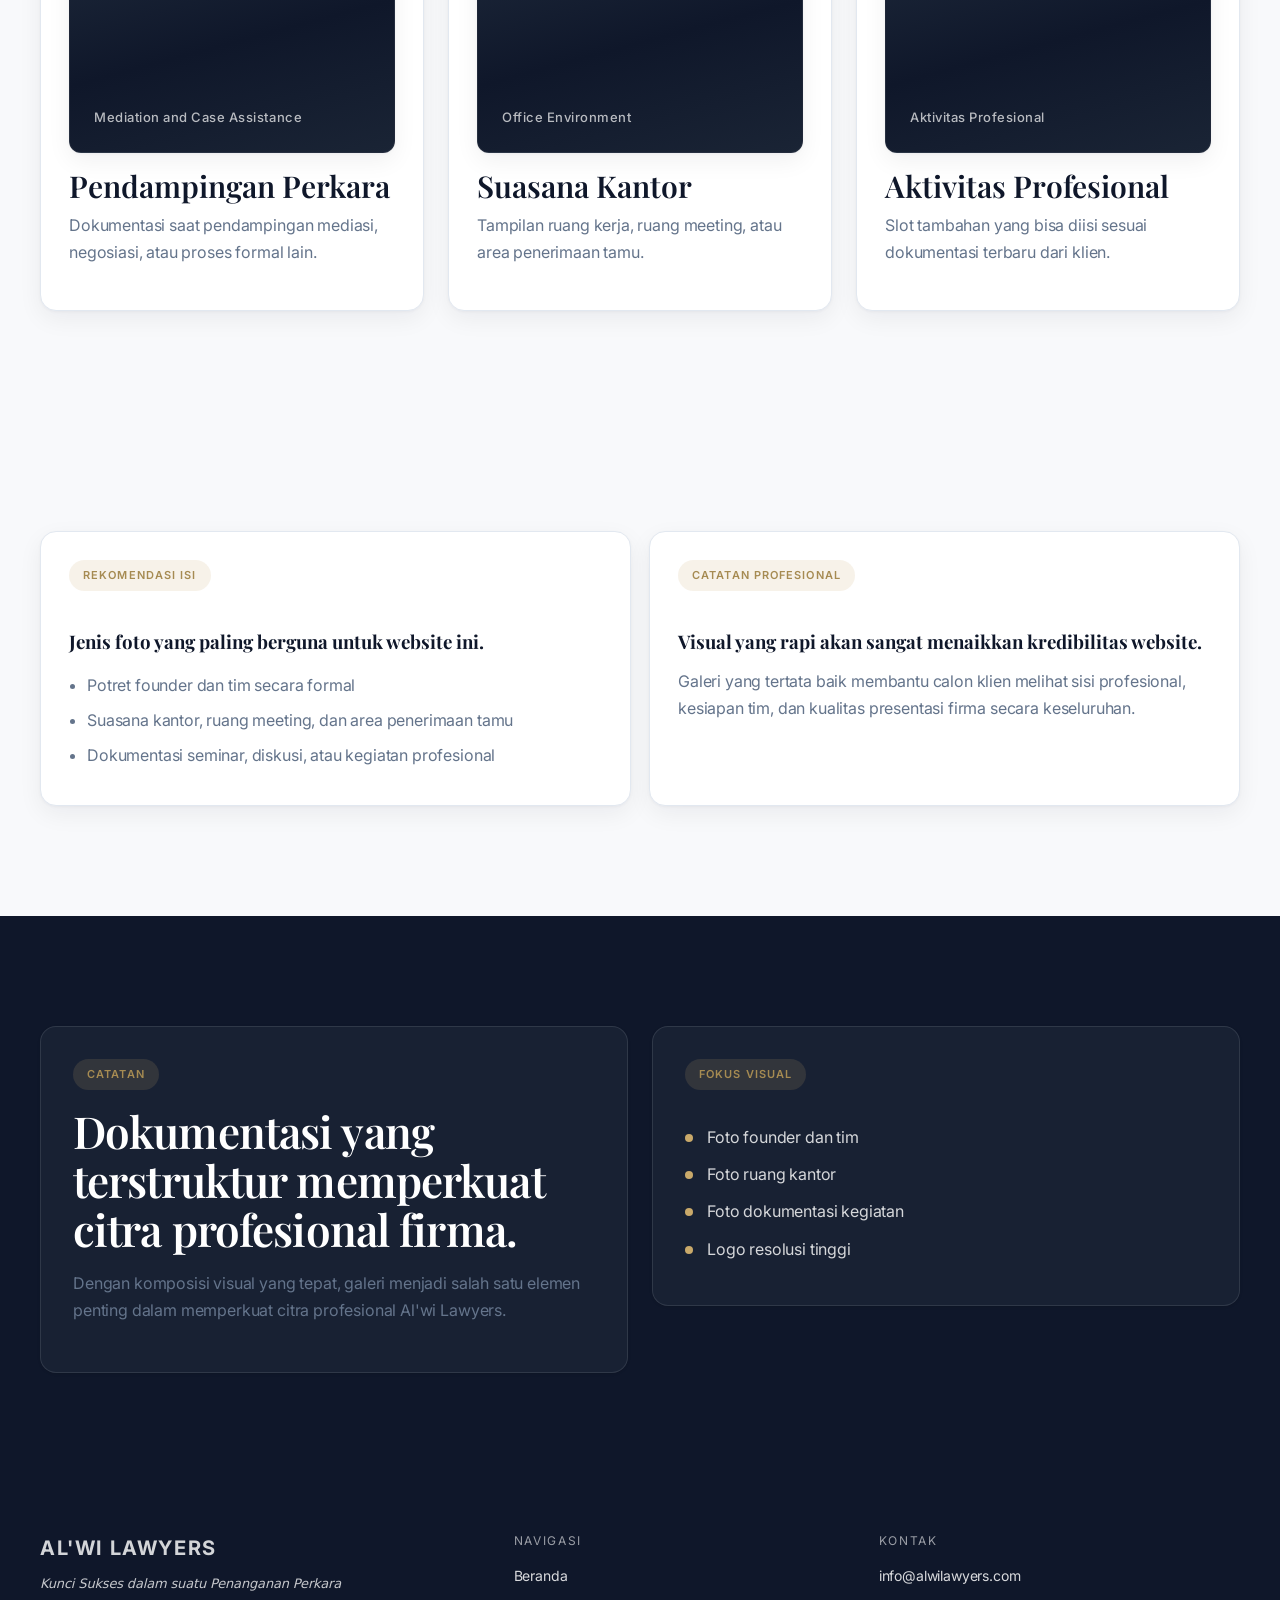
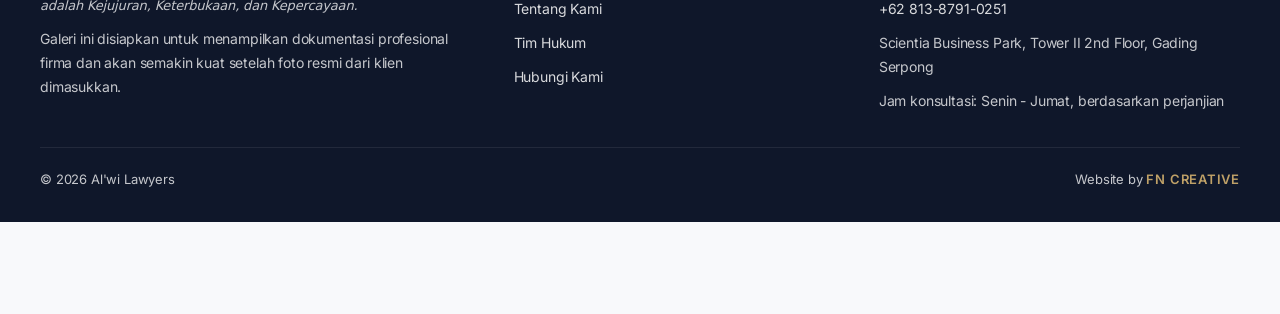
==== commit 84d3f33a: "Al'wi Lawyers branding: logo SVG, motto, polish header/hero/CTA Made-with: Cursor" ====
--- a/galeri.html
+++ b/galeri.html
@@ -3,12 +3,12 @@
   <head>
     <meta charset="UTF-8" />
     <meta name="viewport" content="width=device-width, initial-scale=1.0" />
-    <title>Galeri | Alwi Lawyers</title>
+    <title>Galeri | Al'wi Lawyers</title>
     <link rel="preconnect" href="https://fonts.googleapis.com" />
     <link rel="preconnect" href="https://fonts.gstatic.com" crossorigin />
     <meta
       name="description"
-      content="Galeri dokumentasi kegiatan Alwi Lawyers yang menampilkan aktivitas profesional firma dan tim."
+      content="Galeri dokumentasi kegiatan Al'wi Lawyers yang menampilkan aktivitas profesional firma dan tim."
     />
     <link rel="stylesheet" href="assets/styles.css" />
   </head>
@@ -23,13 +23,7 @@
     <header class="site-header">
       <div class="container nav-wrap">
         <a class="brand" href="index.html">
-          <span class="brand-row">
-            <span class="brand-mark">AL</span>
-            <span class="brand-copy">
-              <strong>ALWI LAWYERS</strong>
-              <span>Attorneys &amp; Counsellors at Law</span>
-            </span>
-          </span>
+          <img src="assets/logo-alwi.svg" alt="Al'wi Lawyers - Attorneys &amp; Counsellors at Law" class="brand-logo" width="200" height="60" />
         </a>
         <button class="nav-toggle" type="button" aria-expanded="false" data-nav-toggle>
           Menu
@@ -137,7 +131,7 @@
             <h2>Dokumentasi yang terstruktur memperkuat citra profesional firma.</h2>
             <p>
               Dengan komposisi visual yang tepat, galeri menjadi salah satu
-              elemen penting dalam memperkuat citra profesional Alwi Lawyers.
+              elemen penting dalam memperkuat citra profesional Al'wi Lawyers.
             </p>
           </div>
           <div class="content-card">
@@ -157,7 +151,8 @@
       <div class="container">
         <div class="footer-grid">
           <div class="footer-brand">
-            <strong>ALWI LAWYERS</strong>
+            <strong>AL'WI LAWYERS</strong>
+            <p class="footer-motto">Kunci Sukses dalam suatu Penanganan Perkara adalah Kejujuran, Keterbukaan, dan Kepercayaan.</p>
             <p>
               Galeri ini disiapkan untuk menampilkan dokumentasi profesional firma
               dan akan semakin kuat setelah foto resmi dari klien dimasukkan.
@@ -183,7 +178,7 @@
           </div>
         </div>
         <div class="footer-bottom">
-          <div>&copy; <span data-year></span> Alwi Lawyers</div>
+          <div>&copy; <span data-year></span> Al'wi Lawyers</div>
           <div>Website by <span class="footer-credit">FN CREATIVE</span></div>
         </div>
       </div>
--- a/assets/styles.css
+++ b/assets/styles.css
@@ -104,24 +104,39 @@
   position: sticky;
   top: 0;
   z-index: 30;
-  background: rgba(15, 23, 42, 0.94);
-  backdrop-filter: blur(16px);
-  -webkit-backdrop-filter: blur(16px);
-  border-bottom: 1px solid rgba(255, 255, 255, 0.08);
+  background: rgba(15, 23, 42, 0.97);
+  backdrop-filter: blur(20px);
+  -webkit-backdrop-filter: blur(20px);
+  border-bottom: 1px solid rgba(255, 255, 255, 0.1);
+  box-shadow: 0 1px 0 rgba(0, 0, 0, 0.05);
 }
 
 .nav-wrap {
   display: flex;
   align-items: center;
   justify-content: space-between;
-  gap: 20px;
-  padding: 18px 0;
+  gap: 32px;
+  padding: 20px 0;
+  min-height: 72px;
 }
 
 .brand {
   color: var(--white);
   display: inline-flex;
   align-items: center;
+}
+
+.brand-logo {
+  height: 48px;
+  width: auto;
+  display: block;
+  object-fit: contain;
+  object-position: left center;
+  transition: opacity 0.2s ease;
+}
+
+.brand:hover .brand-logo {
+  opacity: 0.92;
 }
 
 .brand-row {
@@ -179,30 +194,36 @@
 .main-nav {
   display: flex;
   align-items: center;
-  gap: 18px;
+  gap: 8px;
 }
 
 .main-nav a {
-  color: rgba(255, 255, 255, 0.84);
+  color: rgba(255, 255, 255, 0.88);
   font-size: 14px;
-  letter-spacing: 0.03em;
-}
-
-.main-nav a.active,
+  font-weight: 500;
+  letter-spacing: 0.02em;
+  padding: 10px 14px;
+  border-radius: var(--radius-sm);
+  transition: color 0.2s ease, background 0.2s ease;
+}
+
 .main-nav a:hover {
   color: var(--white);
+  background: rgba(255, 255, 255, 0.06);
 }
 
 .main-nav a.active {
+  color: var(--white);
+  background: rgba(201, 169, 106, 0.15);
   position: relative;
 }
 
 .main-nav a.active::after {
   content: "";
   position: absolute;
-  left: 0;
-  right: 0;
-  bottom: -10px;
+  left: 14px;
+  right: 14px;
+  bottom: 8px;
   height: 2px;
   border-radius: 999px;
   background: var(--accent);
@@ -213,11 +234,12 @@
   align-items: center;
   justify-content: center;
   gap: 10px;
-  min-height: 50px;
+  min-height: 52px;
   border-radius: 999px;
-  padding: 0 24px;
+  padding: 0 26px;
   transition: 0.22s ease;
   font-weight: 600;
+  font-size: 15px;
 }
 
 .button-primary {
@@ -279,7 +301,7 @@
     radial-gradient(ellipse 80% 60% at 85% 20%, rgba(201, 169, 106, 0.12) 0%, transparent 50%),
     radial-gradient(ellipse 60% 40% at 100% 80%, rgba(201, 169, 106, 0.08) 0%, transparent 50%);
   color: var(--white);
-  padding: 120px 0 100px;
+  padding: 130px 0 110px;
   overflow: hidden;
 }
 
@@ -343,9 +365,9 @@
 
 .hero h1,
 .page-hero h1 {
-  margin: 0 0 22px;
-  line-height: 1.08;
-  font-size: clamp(42px, 5.2vw, 64px);
+  margin: 0 0 24px;
+  line-height: 1.1;
+  font-size: clamp(40px, 5vw, 58px);
   font-weight: 600;
   letter-spacing: -0.02em;
 }
@@ -357,11 +379,35 @@
   max-width: 720px;
 }
 
+.hero-motto {
+  margin: 20px 0 0;
+  padding: 0 0 0 20px;
+  border-left: 3px solid var(--accent);
+  color: rgba(201, 169, 106, 0.95);
+  font-size: 15px;
+  font-style: italic;
+  line-height: 1.5;
+}
+
+.footer-motto {
+  margin: 0 0 10px;
+  font-size: 13px;
+  font-style: italic;
+  color: rgba(255, 255, 255, 0.7);
+  max-width: 320px;
+}
+
 .hero-actions {
   display: flex;
   flex-wrap: wrap;
-  gap: 14px;
-  margin-top: 28px;
+  gap: 16px;
+  margin-top: 32px;
+}
+
+.hero .hero-actions .button-primary {
+  min-height: 54px;
+  padding: 0 28px;
+  font-size: 16px;
 }
 
 .hero-intro {
@@ -488,12 +534,12 @@
 
 section,
 .page-section {
-  padding: 100px 0;
+  padding: 110px 0;
 }
 
 .section-title {
   max-width: 680px;
-  margin-bottom: 44px;
+  margin-bottom: 48px;
 }
 
 .section-title p {
@@ -717,32 +763,39 @@
 }
 
 .cta-banner {
-  padding: 48px 52px;
+  padding: 56px 60px;
   border-radius: var(--radius-lg);
   background:
     linear-gradient(135deg, var(--accent) 0%, var(--accent-dark) 100%);
   color: var(--white);
   box-shadow:
     0 4px 6px -1px rgba(0, 0, 0, 0.1),
-    0 20px 50px -12px rgba(166, 139, 82, 0.35);
+    0 24px 56px -12px rgba(166, 139, 82, 0.4);
 }
 
 .cta-banner h2 {
-  font-size: clamp(28px, 3.2vw, 36px);
-  margin-bottom: 14px;
-  line-height: 1.2;
+  font-size: clamp(28px, 3.2vw, 38px);
+  margin-bottom: 16px;
+  line-height: 1.22;
 }
 
 .cta-banner p {
-  color: rgba(255, 255, 255, 0.9);
+  color: rgba(255, 255, 255, 0.92);
   font-size: 17px;
-  line-height: 1.6;
-  margin-bottom: 24px;
+  line-height: 1.65;
+  margin-bottom: 28px;
 }
 
 .cta-banner .hero-actions {
   margin-top: 0;
-  gap: 16px;
+  gap: 18px;
+}
+
+.cta-banner .button-light,
+.cta-banner .button-outline-light {
+  min-height: 54px;
+  padding: 0 28px;
+  font-size: 16px;
 }
 
 .site-footer {
@@ -1275,19 +1328,13 @@
     display: none;
   }
 
-  .brand-mark {
-    width: 42px;
-    height: 42px;
-    border-radius: 14px;
-    font-size: 18px;
+  .brand-logo {
+    height: 40px;
   }
 
-  .brand strong {
-    font-size: 20px;
-  }
-
-  .brand-copy span {
-    font-size: 10px;
+  .nav-wrap {
+    padding: 16px 0;
+    min-height: 64px;
   }
 
   .nav-toggle {
